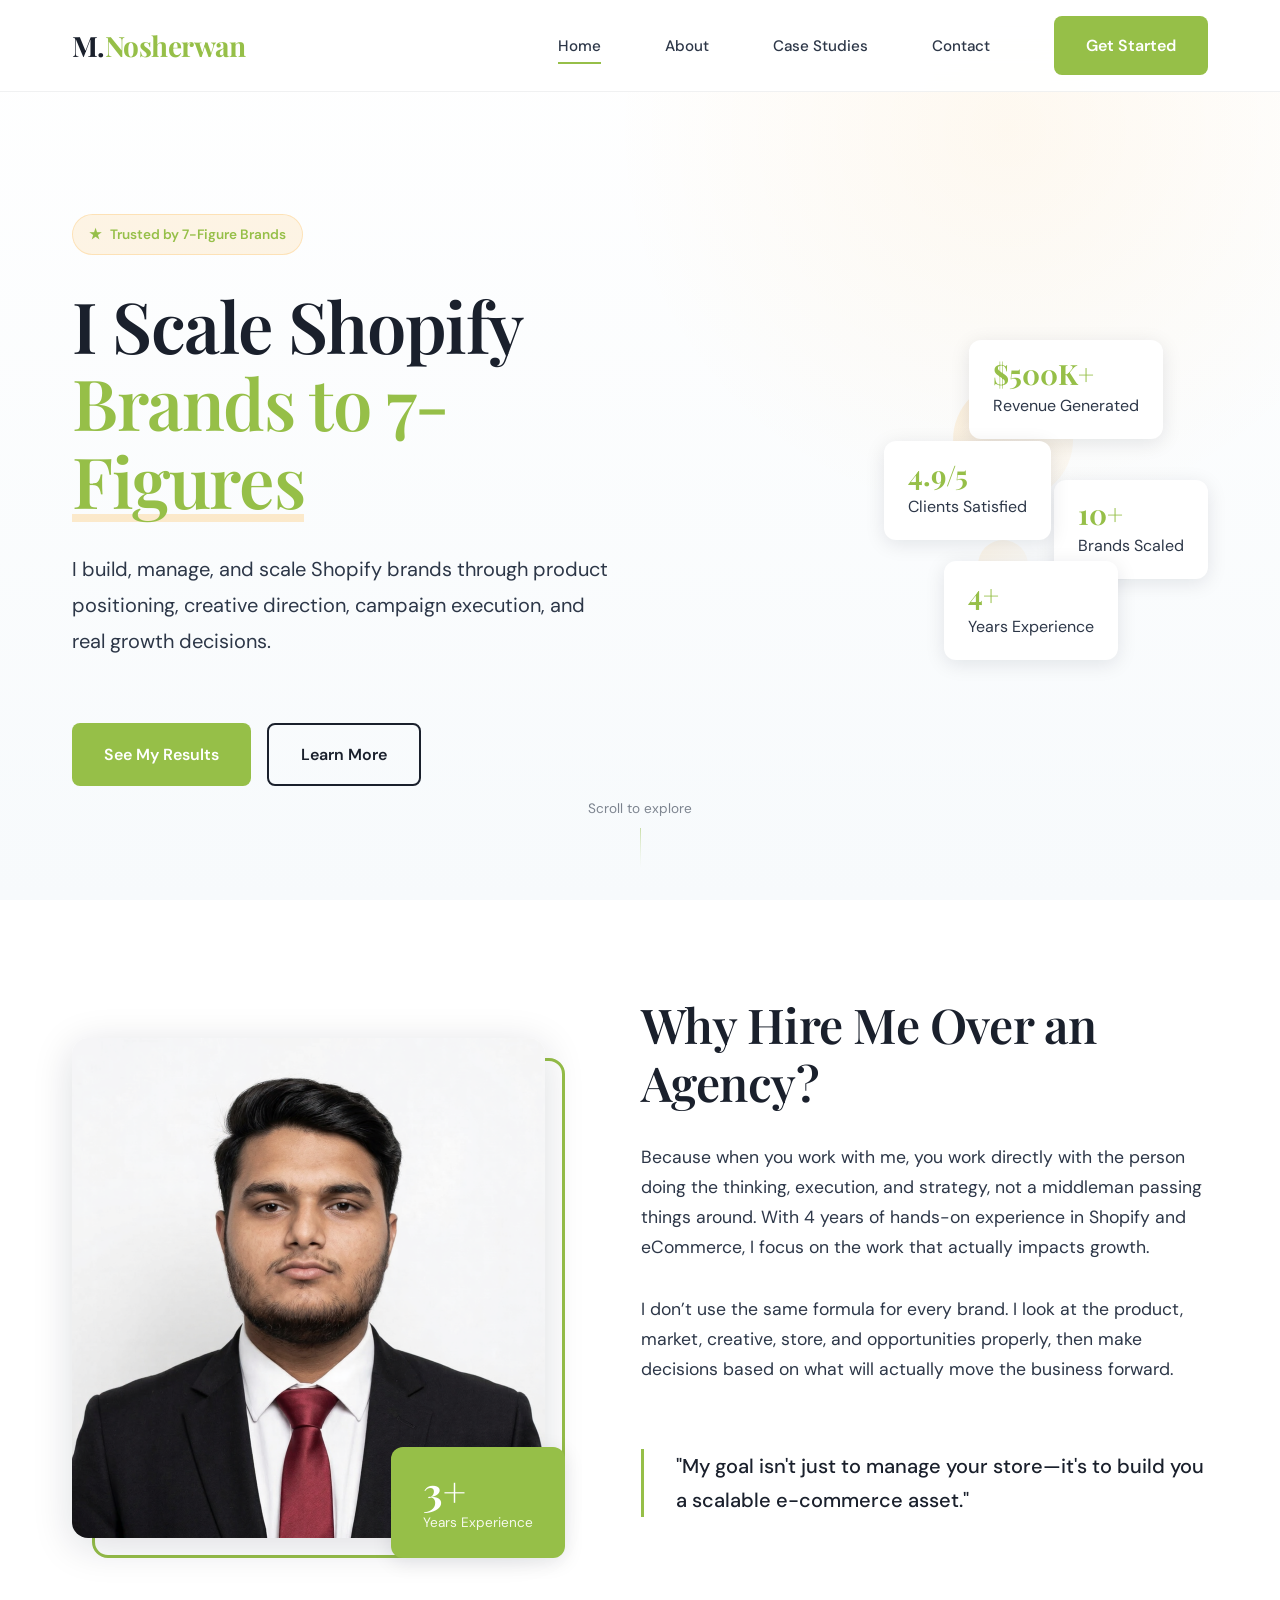
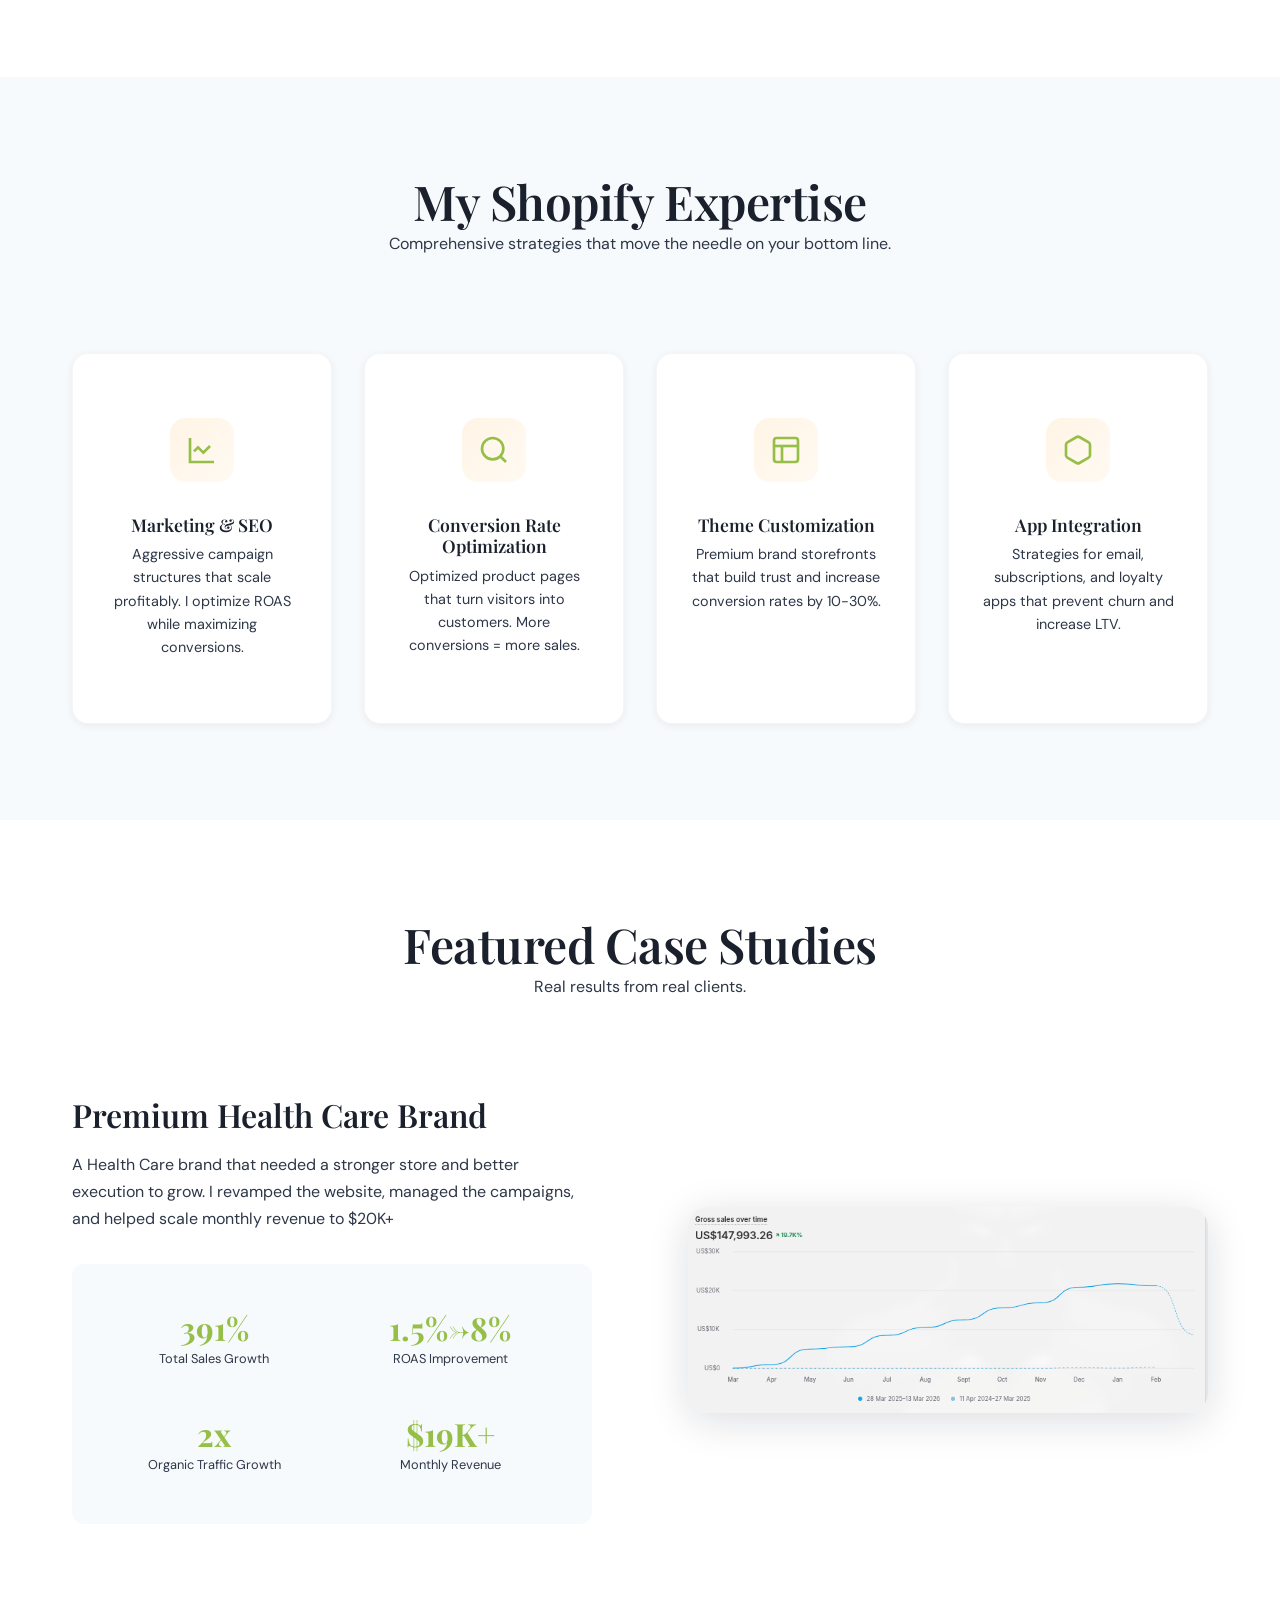
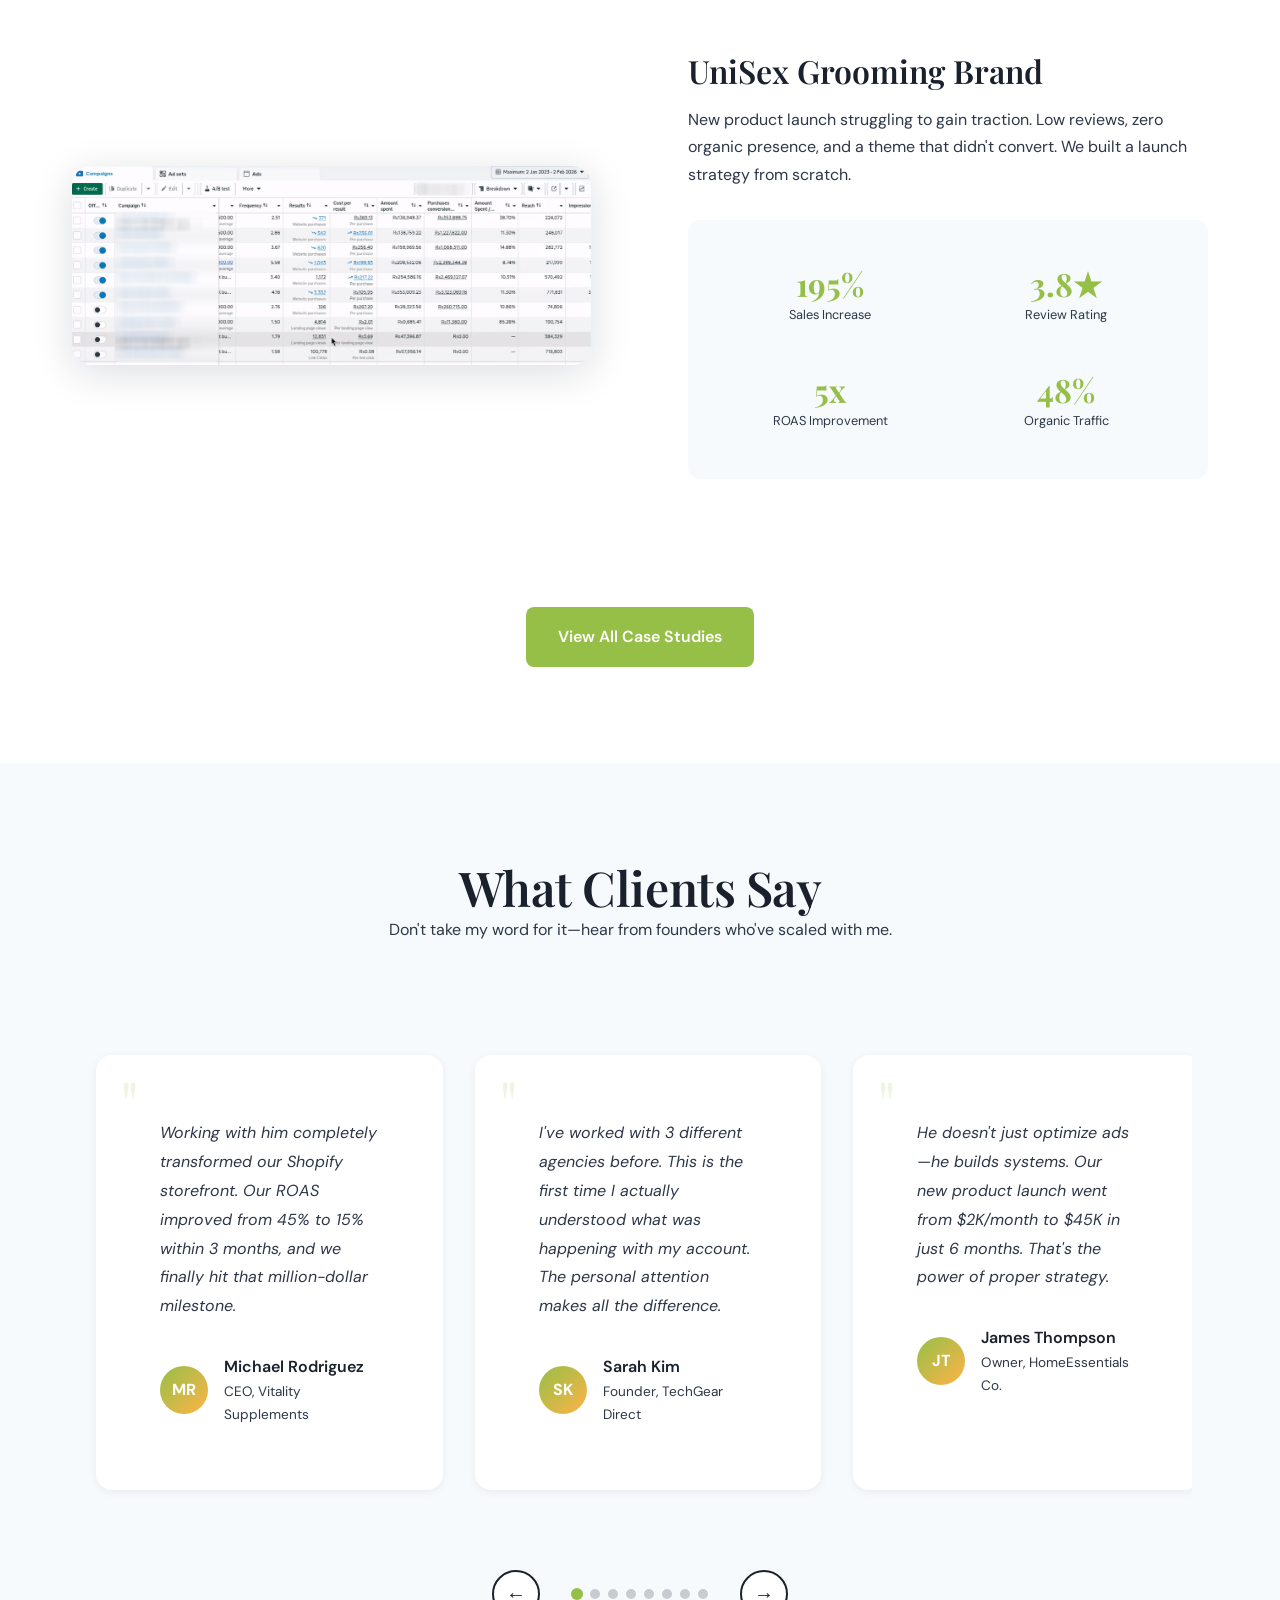
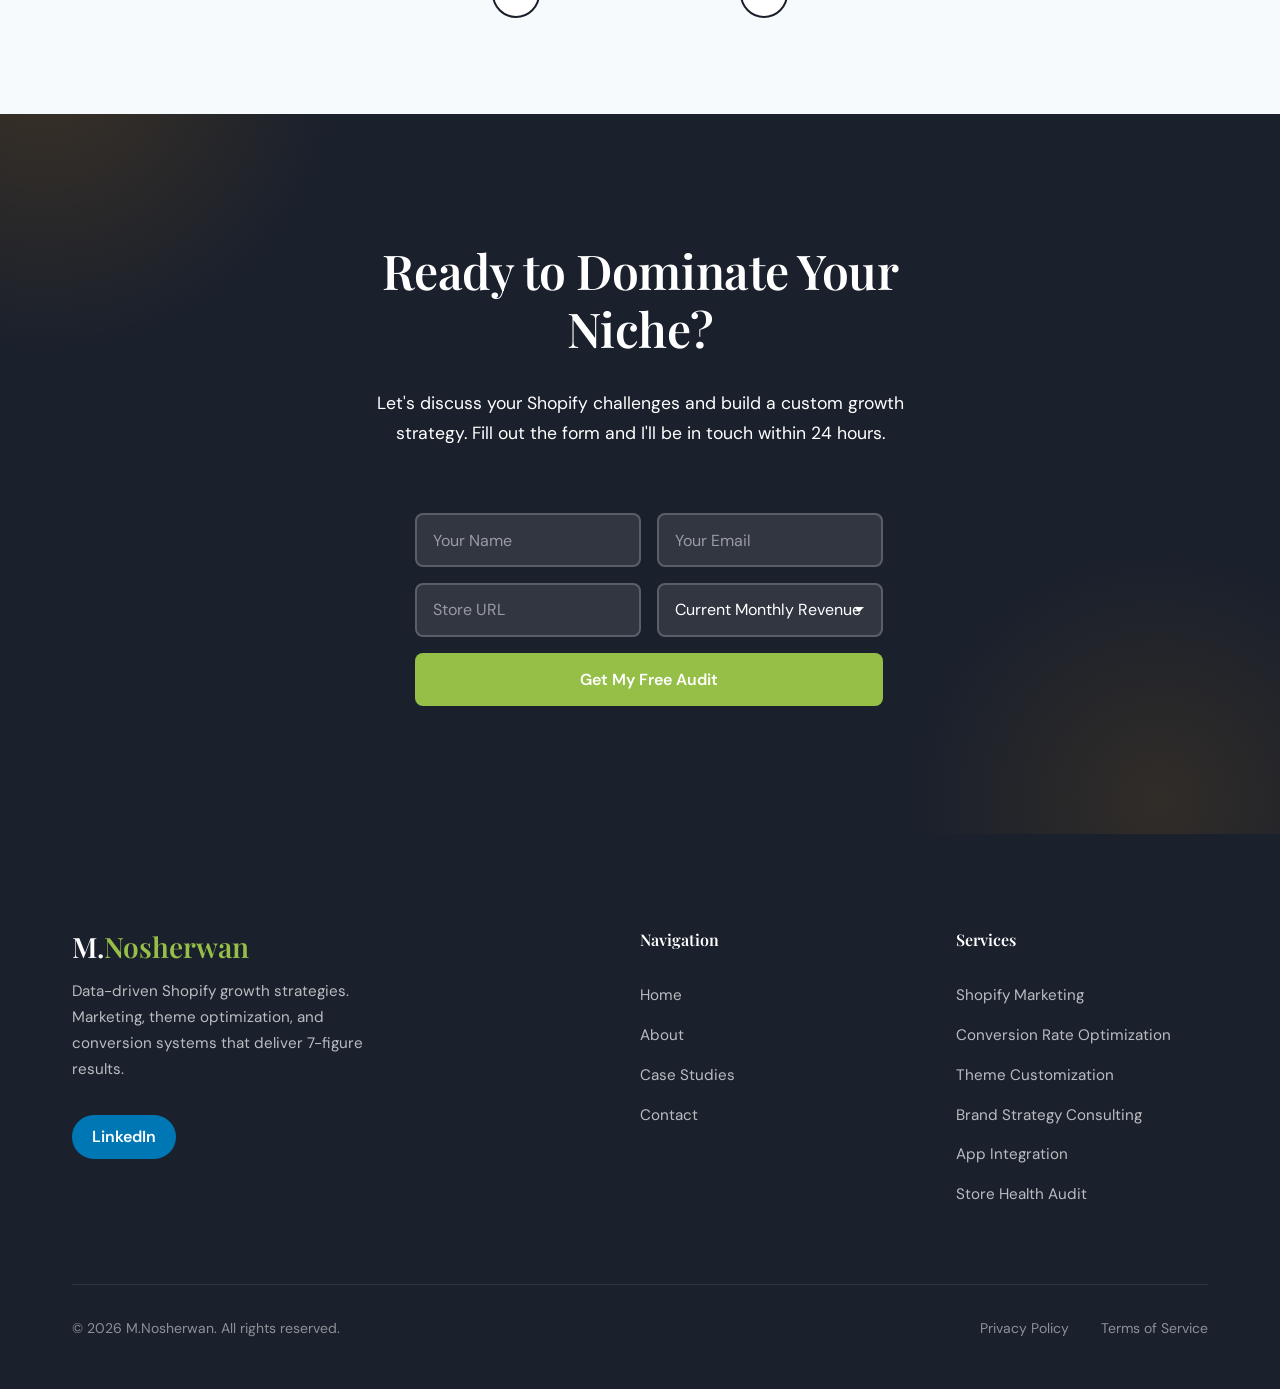
==== index.html @ 2a456602 "initial webstie" ====
<!DOCTYPE html>
<html lang="en">
<head>
  <meta charset="UTF-8">
  <meta name="viewport" content="width=device-width, initial-scale=1.0">
  <meta name="description" content="I scale Shopify brands to 7-figures through data-driven marketing, theme customization, and aggressive growth strategies.">
  <title>Shopify Growth Specialist | 7-Figure Marketing & Theme Expert</title>
  <link rel="stylesheet" href="styles.css">
</head>
<body>
  <!-- Navigation -->
  <nav class="nav">
    <div class="container">
      <div class="nav__inner">
        <a href="index.html" class="nav__logo">M.<span>Nosherwan</span></a>
        <ul class="nav__links">
          <li><a href="index.html" class="nav__link active">Home</a></li>
          <li><a href="about.html" class="nav__link">About</a></li>
          <li><a href="case-studies.html" class="nav__link">Case Studies</a></li>
          <li><a href="contact.html" class="nav__link">Contact</a></li>
          <li><a href="contact.html" class="btn btn--primary nav__cta">Get Started</a></li>
        </ul>
        <button class="nav__mobile-toggle" aria-label="Toggle menu">
          <span></span>
          <span></span>
          <span></span>
        </button>
      </div>
    </div>
  </nav>

  <!-- Hero Section -->
  <section class="hero">
    <div class="container">
      <div class="hero__content">
        <span class="hero__badge hidden-element">Trusted by 7-Figure Brands</span>
        <h1 class="hero__title hidden-element">
          I Scale Shopify <span class="highlight">Brands to 7-Figures</span>
        </h1>
        <p class="hero__subtitle hidden-element hidden-element--fade">
          I build, manage, and scale Shopify brands through product positioning, creative direction, campaign execution, and real growth decisions.
        </p>
        <div class="hero__ctas hidden-element hidden-element--fade">
          <a href="case-studies.html" class="btn btn--primary">See My Results</a>
          <a href="about.html" class="btn btn--secondary">Learn More</a>
        </div>
      </div>
      
      <!-- Mobile Stats (shown only on mobile) -->
      <div class="hero__mobile-stats">
        <div class="hero__stat-card">
          <div class="hero__stat-value"><span data-counter="500" data-prefix="$" data-suffix="K+">$0M+</span></div>
          <div class="hero__stat-label">Revenue</div>
        </div>
        <div class="hero__stat-card">
          <div class="hero__stat-value"><span data-counter="10" data-suffix="+">0+</span></div>
          <div class="hero__stat-label">Brands</div>
        </div>
        <div class="hero__stat-card">
          <div class="hero__stat-value"><span data-counter="4" data-suffix="+">0+</span></div>
          <div class="hero__stat-label">Years</div>
        </div>
        <div class="hero__stat-card">
          <div class="hero__stat-value"><span data-counter="4.9" data-suffix="/5">0/5</span></div>
          <div class="hero__stat-label">Rating</div>
        </div>
      </div>
      
      <!-- Hero Visual Elements (Right Side) -->
      <div class="hero__visuals">
        <div class="hero__stat-card hero__stat-card--1 hidden-element">
          <div class="hero__stat-value"><span data-counter="500" data-prefix="$" data-suffix="K+">$0M+</span></div>
          <div class="hero__stat-label">Revenue Generated</div>
        </div>
        <div class="hero__stat-card hero__stat-card--2 hidden-element hidden-element--fade">
          <div class="hero__stat-value"><span data-counter="10" data-suffix="+">0+</span></div>
          <div class="hero__stat-label">Brands Scaled</div>
        </div>
        <div class="hero__stat-card hero__stat-card--3 hidden-element hidden-element--fade">
          <div class="hero__stat-value"><span data-counter="4" data-suffix="+">0+</span></div>
          <div class="hero__stat-label">Years Experience</div>
        </div>
        <div class="hero__stat-card hero__stat-card--4 hidden-element hidden-element--fade">
          <div class="hero__stat-value"><span data-counter="4.9" data-suffix="/5">0/5</span></div>
          <div class="hero__stat-label">Clients Satisfied</div>
        </div>
        <div class="hero__shape hero__shape--1"></div>
        <div class="hero__shape hero__shape--2"></div>
        <div class="hero__shape hero__shape--3"></div>
      </div>
    </div>
    <div class="hero__scroll">
      <span>Scroll to explore</span>
      <div class="hero__scroll-line"></div>
    </div>
  </section>

  <!-- About Me Section -->
  <section class="section about">
    <div class="container">
      <div class="about__grid">
        <div class="about__image hidden-element hidden-element--left">
          <div class="about__image-wrapper">
            <img src="images/image.png" alt="Shopify Growth Specialist Portrait">
          </div>
          <div class="about__image-accent"></div>
          <div class="about__years">
            <div class="about__years-number"><span data-counter="4" data-suffix="+">0+</span></div>
            <div class="about__years-label">Years Experience</div>
          </div>
        </div>
        <div class="about__content">
          <h2 class="hidden-element">Why Hire Me Over an Agency?</h2>
          <p class="hidden-element hidden-element--fade">Because when you work with me, you work directly with the person doing the thinking, execution, and strategy, not a middleman passing things around. With 4 years of hands-on experience in Shopify and eCommerce, I focus on the work that actually impacts growth.
          <p class="hidden-element hidden-element--fade">I don’t use the same formula for every brand. I look at the product, market, creative, store, and opportunities properly, then make decisions based on what will actually move the business forward.</p>
</p>
          <div class="highlight-text hidden-element hidden-element--fade">
            "My goal isn't just to manage your store—it's to build you a scalable e-commerce asset."
          </div>
        </div>
      </div>
    </div>
  </section>

  <!-- Expertise Section -->
  <section class="section expertise">
    <div class="container">
      <div class="expertise__header">
        <h2 class="hidden-element">My Shopify Expertise</h2>
        <p class="hidden-element hidden-element--fade">Comprehensive strategies that move the needle on your bottom line.</p>
      </div>
      <div class="expertise__grid">
        <div class="expertise-card hidden-element">
          <div class="expertise-card__icon">
            <svg viewBox="0 0 24 24" fill="none" stroke="currentColor" stroke-width="2">
              <path d="M3 3v18h18"/>
              <path d="M18 9l-5 5-4-4-3 3"/>
            </svg>
          </div>
          <h4>Marketing & SEO</h4>
          <p>Aggressive campaign structures that scale profitably. I optimize ROAS while maximizing conversions.</p>
        </div>
        <div class="expertise-card hidden-element hidden-element--fade">
          <div class="expertise-card__icon">
            <svg viewBox="0 0 24 24" fill="none" stroke="currentColor" stroke-width="2">
              <circle cx="11" cy="11" r="8"/>
              <path d="M21 21l-4.35-4.35"/>
            </svg>
          </div>
          <h4>Conversion Rate Optimization</h4>
          <p>Optimized product pages that turn visitors into customers. More conversions = more sales.</p>
        </div>
        <div class="expertise-card hidden-element hidden-element--fade">
          <div class="expertise-card__icon">
            <svg viewBox="0 0 24 24" fill="none" stroke="currentColor" stroke-width="2">
              <rect x="3" y="3" width="18" height="18" rx="2"/>
              <path d="M3 9h18"/>
              <path d="M9 21V9"/>
            </svg>
          </div>
          <h4>Theme Customization</h4>
          <p>Premium brand storefronts that build trust and increase conversion rates by 10-30%.</p>
        </div>
        <div class="expertise-card hidden-element hidden-element--fade">
          <div class="expertise-card__icon">
            <svg viewBox="0 0 24 24" fill="none" stroke="currentColor" stroke-width="2">
              <path d="M21 16V8a2 2 0 0 0-1-1.73l-7-4a2 2 0 0 0-2 0l-7 4A2 2 0 0 0 3 8v8a2 2 0 0 0 1 1.73l7 4a2 2 0 0 0 2 0l7-4A2 2 0 0 0 21 16z"/>
            </svg>
          </div>
          <h4>App Integration</h4>
          <p>Strategies for email, subscriptions, and loyalty apps that prevent churn and increase LTV.</p>
        </div>
      </div>
    </div>
  </section>

  <!-- Case Studies Section -->
  <section class="section case-studies" id="case-studies">
    <div class="container">
      <div class="case-studies__header">
        <h2 class="hidden-element">Featured Case Studies</h2>
        <p class="hidden-element hidden-element--fade">Real results from real clients.</p>
      </div>

      <!-- Case Study 1 -->
      <article class="case-study hidden-element">
        <div class="case-study__image">
          <img src="images/shopify-homepage-screenshot.png" alt="Premium Health Care Brand">
        </div>
        <div class="case-study__content">
          <h3>Premium Health Care Brand</h3>
          <p class="case-study__description">
          A Health Care brand that needed a stronger store and better execution to grow. I revamped the website, managed the campaigns, and helped scale monthly revenue to $20K+          </p>
          <div class="case-study__metrics">
            <div class="case-study__metric">
              <div class="case-study__metric-value"><span data-counter="400" data-suffix="%">0%</span></div>
              <div class="case-study__metric-label">Total Sales Growth</div>
            </div>
            <div class="case-study__metric">
              <div class="case-study__metric-value"><span data-counter="1.5" data-suffix="%→8%">0%</span></div>
              <div class="case-study__metric-label">ROAS Improvement</div>
            </div>
            <div class="case-study__metric">
              <div class="case-study__metric-value"><span data-counter="3" data-suffix="x">0x</span></div>
              <div class="case-study__metric-label">Organic Traffic Growth</div>
            </div>
            <div class="case-study__metric">
              <div class="case-study__metric-value"><span data-counter="20" data-prefix="$" data-suffix="K+">$0K</span></div>
              <div class="case-study__metric-label">Monthly Revenue</div>
            </div>
          </div>
        </div>
      </article>

      <!-- Case Study 2 -->
      <article class="case-study hidden-element">
        <div class="case-study__image">
          <img src="images/ads" alt="Electronics Brand">
        </div>
        <div class="case-study__content">
          <h3>UniSex Grooming Brand</h3>
          <p class="case-study__description">
            New product launch struggling to gain traction. Low reviews, zero organic presence, and a theme that didn't convert. We built a launch strategy from scratch.
          </p>
          <div class="case-study__metrics">
            <div class="case-study__metric">
              <div class="case-study__metric-value"><span data-counter="200" data-suffix="%">0%</span></div>
              <div class="case-study__metric-label">Sales Increase</div>
            </div>
            <div class="case-study__metric">
              <div class="case-study__metric-value"><span data-counter="4" data-suffix=".8★">0★</span></div>
              <div class="case-study__metric-label">Review Rating</div>
            </div>
            <div class="case-study__metric">
              <div class="case-study__metric-value"><span data-counter="6" data-suffix="x">0x</span></div>
              <div class="case-study__metric-label">ROAS Improvement</div>
            </div>
            <div class="case-study__metric">
              <div class="case-study__metric-value"><span data-counter="50" data-suffix="%">#</span></div>
              <div class="case-study__metric-label">Organic Traffic</div>
            </div>
          </div>
        </div>
      </article>

      <div class="text-center mt-md hidden-element">
        <a href="case-studies.html" class="btn btn--primary">View All Case Studies</a>
      </div>
    </div>
  </section>

  <!-- Testimonials Section -->
  <section class="section testimonials">
    <div class="container">
      <div class="testimonials__header">
        <h2 class="hidden-element">What Clients Say</h2>
        <p class="hidden-element hidden-element--fade">Don't take my word for it—hear from founders who've scaled with me.</p>
      </div>
      
      <div class="testimonial-carousel hidden-element">
        <div class="testimonial-carousel__track">
          <!-- Testimonial 1 -->
          <div class="testimonial">
            <p class="testimonial__text">Working with him completely transformed our Shopify storefront. Our ROAS improved from 45% to 15% within 3 months, and we finally hit that million-dollar milestone.</p>
            <div class="testimonial__author">
              <div class="testimonial__avatar">MR</div>
              <div class="testimonial__info">
                <div class="testimonial__name">Michael Rodriguez</div>
                <div class="testimonial__role">CEO, Vitality Supplements</div>
              </div>
            </div>
          </div>
          <!-- Testimonial 2 -->
          <div class="testimonial">
            <p class="testimonial__text">I've worked with 3 different agencies before. This is the first time I actually understood what was happening with my account. The personal attention makes all the difference.</p>
            <div class="testimonial__author">
              <div class="testimonial__avatar">SK</div>
              <div class="testimonial__info">
                <div class="testimonial__name">Sarah Kim</div>
                <div class="testimonial__role">Founder, TechGear Direct</div>
              </div>
            </div>
          </div>
          <!-- Testimonial 3 -->
          <div class="testimonial">
            <p class="testimonial__text">He doesn't just optimize ads—he builds systems. Our new product launch went from $2K/month to $45K in just 6 months. That's the power of proper strategy.</p>
            <div class="testimonial__author">
              <div class="testimonial__avatar">JT</div>
              <div class="testimonial__info">
                <div class="testimonial__name">James Thompson</div>
                <div class="testimonial__role">Owner, HomeEssentials Co.</div>
              </div>
            </div>
          </div>
          <!-- Testimonial 4 -->
          <div class="testimonial">
            <p class="testimonial__text">Our store was buried on page 5 of Google. After his optimization work, we're now consistently on page 1 for our main keywords. Sales increased by 300% in 4 months.</p>
            <div class="testimonial__author">
              <div class="testimonial__avatar">LW</div>
              <div class="testimonial__info">
                <div class="testimonial__name">Lisa Wang</div>
                <div class="testimonial__role">CEO, GlowBeauty Cosmetics</div>
              </div>
            </div>
          </div>
          <!-- Testimonial 5 -->
          <div class="testimonial">
            <p class="testimonial__text">I was skeptical about paid ads at first, but he showed me the data. We've now scaled to $200K/month in sales with a healthy 18% ROAS. Incredible results.</p>
            <div class="testimonial__author">
              <div class="testimonial__avatar">DP</div>
              <div class="testimonial__info">
                <div class="testimonial__name">David Park</div>
                <div class="testimonial__role">Founder, ProFit Athletics</div>
              </div>
            </div>
          </div>
          <!-- Testimonial 6 -->
          <div class="testimonial">
            <p class="testimonial__text">He helped us navigate a difficult Shopify policy issue and even improved our overall account health. We're now a top-rated seller thanks to his guidance.</p>
            <div class="testimonial__author">
              <div class="testimonial__avatar">AM</div>
              <div class="testimonial__info">
                <div class="testimonial__name">Amanda Martinez</div>
                <div class="testimonial__role">Director, PetLife Essentials</div>
              </div>
            </div>
          </div>
          <!-- Testimonial 7 -->
          <div class="testimonial">
            <p class="testimonial__text">Our theme redesign increased conversion by 28%. He really understands how to tell a brand story that converts browsers into buyers.</p>
            <div class="testimonial__author">
              <div class="testimonial__avatar">RC</div>
              <div class="testimonial__info">
                <div class="testimonial__name">Robert Chen</div>
                <div class="testimonial__role">Founder, Artisan Home Goods</div>
              </div>
            </div>
          </div>
          <!-- Testimonial 8 -->
          <div class="testimonial">
            <p class="testimonial__text">Best investment we've made for our Shopify business. He thinks like an owner, not just a consultant. Our ROI has been over 10x what we paid.</p>
            <div class="testimonial__author">
              <div class="testimonial__avatar">JN</div>
              <div class="testimonial__info">
                <div class="testimonial__name">Jennifer Nguyen</div>
                <div class="testimonial__role">CEO, NaturalLeaf Organics</div>
              </div>
            </div>
          </div>
        </div>
        <div class="testimonial-carousel__controls">
          <button class="testimonial-carousel__btn testimonial-carousel__btn--prev" aria-label="Previous testimonial">←</button>
          <div class="testimonial-carousel__dots"></div>
          <button class="testimonial-carousel__btn testimonial-carousel__btn--next" aria-label="Next testimonial">→</button>
        </div>
      </div>
    </div>
  </section>

  <!-- Final CTA Section -->
  <section class="cta" id="contact">
    <div class="container">
      <div class="cta__content">
        <h2 class="hidden-element">Ready to Dominate Your Niche?</h2>
        <p class="hidden-element hidden-element--fade">Let's discuss your Shopify challenges and build a custom growth strategy. Fill out the form and I'll be in touch within 24 hours.</p>
        <form class="cta__form hidden-element hidden-element--fade">
          <input type="text" name="name" placeholder="Your Name" required>
          <input type="email" name="email" placeholder="Your Email" required>
          <input type="text" name="store_url" placeholder="Store URL">
          <select name="revenue">
            <option value="">Current Monthly Revenue</option>
            <option value="0-10k">Under $10K</option>
            <option value="10k-50k">$10K - $50K</option>
            <option value="50k-100k">$50K - $100K</option>
            <option value="100k-500k">$100K - $500K</option>
            <option value="500k+">$500K+</option>
          </select>
          <button type="submit" class="btn btn--primary">Get My Free Audit</button>
        </form>
      </div>
    </div>
  </section>

  <!-- Footer -->
  <footer class="footer">
    <div class="container">
      <div class="footer__grid">
        <div class="footer__brand">
          <h3>M.<span>Nosherwan</span></h3>
          <p>Data-driven Shopify growth strategies. Marketing, theme optimization, and conversion systems that deliver 7-figure results.</p>
          <div class="footer__social">
            <a href="https://www.linkedin.com/in/m-nosherwan-861ab5247/" class="btn-linkedin" aria-label="LinkedIn">LinkedIn</a>
          </div>
        </div>
        <div class="footer__column collapsed">
          <h4 class="footer__title">Navigation</h4>
          <ul class="footer__links">
            <li><a href="index.html">Home</a></li>
            <li><a href="about.html">About</a></li>
            <li><a href="case-studies.html">Case Studies</a></li>
            <li><a href="contact.html">Contact</a></li>
          </ul>
        </div>
        <div class="footer__column collapsed">
          <h4 class="footer__title">Services</h4>
          <ul class="footer__links">
            <li><a href="contact.html">Shopify Marketing</a></li>
            <li><a href="contact.html">Conversion Rate Optimization</a></li>
            <li><a href="contact.html">Theme Customization</a></li>
            <li><a href="contact.html">Brand Strategy Consulting</a></li>
            <li><a href="contact.html">App Integration</a></li>
            <li><a href="contact.html">Store Health Audit</a></li>
          </ul>
        </div>
      </div>
      <div class="footer__bottom">
        <p class="footer__copyright">© 2026 M.Nosherwan. All rights reserved.</p>
        <div class="footer__legal">
          <a href="privacy.html">Privacy Policy</a>
          <a href="terms.html">Terms of Service</a>
        </div>
      </div>
    </div>
  </footer>

  <script src="app.js"></script>
</body>
</html>
---- styles.css ----
/* ========================================
   SHOPIFY GROWTH SPECIALIST PORTFOLIO
   Premium Design System v1.0
   ======================================== */

@import url('https://fonts.googleapis.com/css2?family=Playfair+Display:wght@400;500;600;700&family=DM+Sans:wght@400;500;600;700&display=swap');

:root {
  /* Colors */
  --bg-primary: #FFFFFF;
  --bg-secondary: #F7FAFC;
  --text-primary: #1A202C;
  --text-secondary: #2D3748;
  --accent-action: #96BF48;
  --accent-secondary: #232F3E;
  
  /* Typography */
  --font-heading: 'Playfair Display', Georgia, serif;
  --font-body: 'DM Sans', -apple-system, BlinkMacSystemFont, sans-serif;
  
  /* Spacing */
  --space-xs: 0.5rem;
  --space-sm: 1rem;
  --space-md: 2rem;
  --space-lg: 4rem;
  --space-xl: 6rem;
  --space-2xl: 8rem;
  
  /* Transitions */
  --transition-fast: 0.2s ease;
  --transition-smooth: 0.4s cubic-bezier(0.25, 0.8, 0.25, 1);
  --transition-bounce: 0.6s cubic-bezier(0.25, 0.8, 0.25, 1);
  
  /* Shadows */
  --shadow-sm: 0 2px 8px rgba(11, 19, 43, 0.06);
  --shadow-md: 0 4px 20px rgba(11, 19, 43, 0.1);
  --shadow-lg: 0 8px 40px rgba(11, 19, 43, 0.14);
  --shadow-glow: 0 0 40px rgba(150, 191, 72, 0.25);
}

/* Reset & Base */
*, *::before, *::after {
  box-sizing: border-box;
  margin: 0;
  padding: 0;
}

html {
  scroll-behavior: smooth;
  -webkit-font-smoothing: antialiased;
  -moz-osx-font-smoothing: grayscale;
}

body {
  font-family: var(--font-body);
  font-size: 16px;
  line-height: 1.7;
  color: var(--text-secondary);
  background-color: var(--bg-primary);
  overflow-x: hidden;
}

/* Typography */
h1, h2, h3, h4, h5, h6 {
  font-family: var(--font-heading);
  color: var(--text-primary);
  font-weight: 600;
  line-height: 1.2;
}

h1 { font-size: clamp(2.5rem, 5.5vw, 4.5rem); letter-spacing: -0.02em; }
h2 { font-size: clamp(2rem, 4vw, 3rem); letter-spacing: -0.01em; }
h3 { font-size: clamp(1.5rem, 2.5vw, 2rem); }
h4 { font-size: 1.25rem; }

p { margin-bottom: 1rem; }

p:last-child { margin-bottom: 0; }

a {
  color: var(--accent-action);
  text-decoration: none;
  transition: color var(--transition-fast);
  cursor: none;
}

a:hover { color: var(--text-primary); }

img {
  max-width: 100%;
  height: auto;
  display: block;
}

/* Layout */
.container {
  width: 100%;
  max-width: 1200px;
  margin: 0 auto;
  padding: 0 var(--space-md);
}

.section {
  padding: var(--space-xl) 0;
}

.section--alt { background-color: var(--bg-secondary); }

.section--dark {
  background: var(--text-primary);
  color: white;
}

.section--dark h2,
.section--dark h3 {
  color: white;
}

/* Navigation */
.nav {
  position: fixed;
  top: 0;
  left: 0;
  right: 0;
  z-index: 1000;
  background: rgba(255, 255, 255, 0.92);
  backdrop-filter: blur(20px);
  border-bottom: 1px solid rgba(11, 19, 43, 0.06);
  transition: all var(--transition-smooth);
}

.nav.scrolled {
  background: rgba(255, 255, 255, 0.98);
  box-shadow: var(--shadow-sm);
}

.nav__inner {
  display: flex;
  justify-content: center; /* Center the links */
  align-items: center;
  padding: 1rem 0;
  position: relative;
}

.nav__logo {
  font-family: var(--font-heading);
  font-size: 1.75rem;
  font-weight: 700;
  color: var(--text-primary);
  letter-spacing: -0.02em;
  margin-right: auto; /* Push links to center */
}

.nav__logo span { 
  color: var(--accent-action); 
}

.nav__links {
  display: flex;
  gap: var(--space-lg);
  list-style: none;
  align-items: center;
}

.nav__link {
  color: var(--text-secondary);
  font-weight: 500;
  font-size: 0.95rem;
  position: relative;
  padding: 0.5rem 0;
}

.nav__link::after {
  content: '';
  position: absolute;
  bottom: 0;
  left: 0;
  width: 0;
  height: 2px;
  background: var(--accent-action);
  transition: width var(--transition-smooth);
}

.nav__link:hover::after,
.nav__link.active::after { width: 100%; }

.nav__cta {
  display: none;
}

@media (min-width: 768px) {
  .nav__cta { 
    display: block;
    margin-left: auto; /* Push links to center from the other side */
  }
}

/* Mobile Menu */
.nav__mobile-toggle {
  display: none;
  background: none;
  border: none;
  cursor: pointer;
  padding: var(--space-xs);
  z-index: 1001;
}

.nav__mobile-toggle span {
  display: block;
  width: 26px;
  height: 2px;
  background: var(--text-primary);
  margin: 6px 0;
  transition: var(--transition-fast);
}

.nav__mobile-toggle.active span:nth-child(1) {
  transform: rotate(45deg) translate(5px, 5px);
}

.nav__mobile-toggle.active span:nth-child(2) {
  opacity: 0;
}

.nav__mobile-toggle.active span:nth-child(3) {
  transform: rotate(-45deg) translate(5px, -5px);
}

@media (max-width: 767px) {
  /* Navigation */
  .nav__inner {
    padding: 0.75rem 0;
    position: relative;
    display: flex;
    justify-content: center;
    align-items: center;
  }
  
  .nav__logo {
    font-size: 1.35rem;
    margin: 0 auto;
    text-align: center;
  }
  
  /* Show mobile toggle */
  .nav__mobile-toggle { 
    display: flex !important;
    flex-direction: column !important;
    justify-content: center !important;
    align-items: center !important;
    width: 40px !important;
    height: 40px !important;
    background: rgba(11, 19, 43, 0.05) !important; /* Very subtle background to show button area */
    border: 1px solid rgba(11, 19, 43, 0.1) !important;
    border-radius: 50% !important;
    cursor: pointer !important;
    z-index: 1002 !important;
    position: absolute !important;
    right: 1rem !important;
    top: 50% !important;
    transform: translateY(-50%) !important;
  }
  
  .nav__mobile-toggle span {
    display: block !important;
    width: 22px !important;
    height: 2.5px !important;
    background-color: var(--text-primary) !important;
    margin: 3px 0 !important;
    transition: all 0.3s ease !important;
    border-radius: 2px !important;
    position: relative !important;
    opacity: 1 !important;
    visibility: visible !important;
  }
  
  .nav__mobile-toggle.active span:nth-child(1) {
    transform: translate(-50%, -50%) rotate(45deg) !important;
    position: absolute !important;
    top: 50% !important;
    left: 50% !important;
    margin: 0 !important;
  }
  
  .nav__mobile-toggle.active span:nth-child(2) {
    opacity: 0 !important;
  }
  
  .nav__mobile-toggle.active span:nth-child(3) {
    transform: translate(-50%, -50%) rotate(-45deg) !important;
    position: absolute !important;
    top: 50% !important;
    left: 50% !important;
    margin: 0 !important;
  }
  
  /* Mobile Navigation Links */
  .nav__links {
    display: flex !important;
    position: fixed !important;
    top: 0 !important;
    left: 0 !important;
    right: 0 !important;
    bottom: 0 !important;
    width: 100% !important;
    height: 100vh !important;
    background: linear-gradient(180deg, var(--bg-primary) 0%, var(--bg-secondary) 100%) !important;
    flex-direction: column !important;
    justify-content: center !important;
    align-items: center !important;
    padding: 100px 2rem 3rem !important;
    gap: 0 !important;
    transform: translateX(100%) !important;
    opacity: 0 !important;
    pointer-events: none !important;
    transition: all 0.4s ease !important;
    z-index: 1000 !important;
    overflow-y: auto !important;
  }
  
  .nav__links.open {
    transform: translateX(0) !important;
    opacity: 1 !important;
    pointer-events: all !important;
  }
  
  .nav__links li {
    width: 100%;
    max-width: 300px;
    text-align: center;
    border-bottom: 1px solid rgba(11, 19, 43, 0.1);
    list-style: none;
  }
  
  .nav__links li:last-child {
    border-bottom: none;
  }
  
  .nav__link {
    display: block;
    font-size: 1.5rem;
    font-weight: 600;
    color: var(--text-primary);
    padding: 1.25rem 0;
    width: 100%;
    text-decoration: none;
    transition: color 0.2s;
  }
  
  .nav__link:hover {
    color: var(--accent-action);
  }
  
  .nav__link::after {
    display: none;
  }
  
  .nav__links .nav__cta {
    display: inline-flex !important;
    margin-top: 1.5rem;
    width: 100%;
    max-width: 280px;
    justify-content: center;
    text-decoration: none;
  }
}

/* Buttons */
.btn {
  display: inline-flex;
  align-items: center;
  justify-content: center;
  padding: 1rem 2rem;
  font-family: var(--font-body);
  font-size: 1rem;
  font-weight: 600;
  border: none;
  border-radius: 8px;
  cursor: pointer;
  transition: all 0.3s cubic-bezier(0.25, 0.8, 0.25, 1);
  position: relative;
  overflow: hidden;
}

.btn::before {
  content: '';
  position: absolute;
  top: 0;
  left: 0;
  right: 0;
  bottom: 0;
  background: linear-gradient(45deg, transparent 40%, rgba(255,255,255,0.2) 50%, transparent 60%);
  transform: translateX(-100%);
  transition: transform 0.6s;
}

.btn:hover::before {
  transform: translateX(100%);
}

.btn--primary {
  background: var(--accent-action);
  color: white;
}

.btn--primary:hover {
  transform: scale(1.03);
  box-shadow: var(--shadow-glow);
}

.btn--primary:active {
  transform: scale(0.98);
}

.btn--secondary {
  background: transparent;
  color: var(--text-primary);
  border: 2px solid var(--text-primary);
}

.btn--secondary:hover {
  background: var(--text-primary);
  color: white;
  transform: scale(1.03);
}

.btn--secondary:active {
  transform: scale(0.98);
}

/* Hero Section */
.hero {
  min-height: 100vh;
  display: flex;
  align-items: center;
  padding-top: 100px;
  background: linear-gradient(180deg, var(--bg-primary) 0%, var(--bg-secondary) 100%);
  position: relative;
  overflow: hidden;
}

.hero::before {
  content: '';
  position: absolute;
  top: -30%;
  right: -10%;
  width: 800px;
  height: 800px;
  background: radial-gradient(circle, rgba(255, 153, 0, 0.06) 0%, transparent 70%);
  border-radius: 50%;
}

.hero::after {
  content: '';
  position: absolute;
  bottom: 0;
  left: 0;
  right: 0;
  height: 150px;
  background: linear-gradient(to top, var(--bg-secondary), transparent);
}

.hero__content {
  max-width: 600px;
  position: relative;
  z-index: 1;
}

.hero__badge {
  display: inline-flex;
  align-items: center;
  gap: 0.5rem;
  padding: 0.5rem 1rem;
  background: rgba(255, 153, 0, 0.1);
  color: var(--accent-action);
  font-weight: 600;
  font-size: 0.85rem;
  border-radius: 50px;
  margin-bottom: var(--space-md);
  border: 1px solid rgba(255, 153, 0, 0.2);
}

.hero__badge::before {
  content: '★';
}

.hero__title {
  margin-bottom: var(--space-md);
  line-height: 1.1;
}

.hero__title .highlight {
  color: var(--accent-action);
  position: relative;
}

.hero__title .highlight::after {
  content: '';
  position: absolute;
  bottom: 5px;
  left: 0;
  right: 0;
  height: 8px;
  background: rgba(255, 153, 0, 0.2);
  z-index: -1;
}

.hero__subtitle {
  font-size: 1.25rem;
  color: var(--text-secondary);
  margin-bottom: var(--space-lg);
  max-width: 550px;
  line-height: 1.8;
}

.hero__ctas {
  display: flex;
  gap: var(--space-sm);
  flex-wrap: wrap;
}

/* Hero Visual Elements */
.hero > .container {
  display: flex;
  align-items: center;
  justify-content: space-between;
  width: 100%;
  position: relative;
  z-index: 1;
}

.hero__visuals {
  position: relative;
  width: 450px;
  height: 400px;
  display: none;
}

/* Mobile stats - hidden on desktop */
.hero__mobile-stats {
  display: none;
}

@media (min-width: 992px) {
  .hero__visuals {
    display: block;
  }
  
  .hero__mobile-stats {
    display: none;
  }
}

.hero__stat-card {
  position: absolute;
  background: white;
  padding: 1.25rem 1.5rem;
  border-radius: 12px;
  box-shadow: var(--shadow-md);
  z-index: 2;
}

.hero__stat-card--1 {
  top: 10%;
  right: 10%;
  animation: float 4s ease-in-out infinite;
}

.hero__stat-card--2 {
  top: 45%;
  right: 0;
  animation: float 4s ease-in-out infinite 0.5s;
}

.hero__stat-card--3 {
  bottom: 10%;
  right: 20%;
  animation: float 4s ease-in-out infinite 1s;
}

.hero__stat-card--4 {
  bottom: 40%;
  right: 35%;
  animation: float 4s ease-in-out infinite 1.5s;
}

.hero__stat-value {
  font-family: var(--font-heading);
  font-size: 1.75rem;
  font-weight: 700;
  color: var(--accent-action);
  line-height: 1;
}

.hero__stat-label {
  font-size: 1 rem;
  color: var(--text-secondary);
  margin-top: 0.25rem;
}

.hero__shape {
  position: absolute;
  border-radius: 50%;
  opacity: 0.6;
}

.hero__shape--1 {
  width: 120px;
  height: 120px;
  background: linear-gradient(135deg, rgba(255, 153, 0, 0.2) 0%, rgba(255, 153, 0, 0.05) 100%);
  top: 20%;
  right: 30%;
  animation: pulse 3s ease-in-out infinite;
}

.hero__shape--2 {
  width: 80px;
  height: 80px;
  background: linear-gradient(135deg, rgba(35, 47, 62, 0.1) 0%, rgba(35, 47, 62, 0.02) 100%);
  bottom: 30%;
  right: 10%;
  animation: pulse 3s ease-in-out infinite 0.5s;
}

.hero__shape--3 {
  width: 50px;
  height: 50px;
  background: linear-gradient(135deg, rgba(255, 153, 0, 0.15) 0%, rgba(255, 153, 0, 0.02) 100%);
  top: 60%;
  right: 40%;
  animation: pulse 3s ease-in-out infinite 1s;
}

@keyframes float {
  0%, 100% { transform: translateY(0); }
  50% { transform: translateY(-10px); }
}

@keyframes pulse {
  0%, 100% { transform: scale(1); opacity: 0.6; }
  50% { transform: scale(1.05); opacity: 0.8; }
}

.hero__scroll {
  position: absolute;
  bottom: 2rem;
  left: 50%;
  transform: translateX(-50%);
  display: flex;
  flex-direction: column;
  align-items: center;
  gap: 0.5rem;
  color: var(--text-secondary);
  font-size: 0.85rem;
  animation: float 2s ease-in-out infinite;
}

.hero__scroll-line {
  width: 1px;
  height: 40px;
  background: linear-gradient(to bottom, var(--accent-action), transparent);
}

@keyframes float {
  0%, 100% { transform: translateX(-50%) translateY(0); }
  50% { transform: translateX(-50%) translateY(8px); }
}

/* About Section */
.about {
  background: var(--bg-primary);
}

.about__grid {
  display: grid;
  grid-template-columns: 1fr;
  gap: var(--space-xl);
  align-items: center;
}

@media (min-width: 768px) {
  .about__grid {
    grid-template-columns: 1fr 1.2fr;
  }
}

.about__image {
  position: relative;
}

.about__image-wrapper {
  position: relative;
  border-radius: 16px;
  overflow: hidden;
  box-shadow: var(--shadow-lg);
}

.about__image-wrapper img {
  width: 100%;
  height: 500px;
  object-fit: cover;
  filter: grayscale(10%);
  transition: filter var(--transition-smooth);
}

.about__image-wrapper:hover img {
  filter: grayscale(0%);
}

.about__image-accent {
  position: absolute;
  top: 20px;
  left: 20px;
  right: -20px;
  bottom: -20px;
  border: 3px solid var(--accent-action);
  border-radius: 16px;
  z-index: -1;
}

.about__years {
  position: absolute;
  bottom: -20px;
  right: -20px;
  background: var(--accent-action);
  color: white;
  padding: 1.5rem 2rem;
  border-radius: 12px;
  box-shadow: var(--shadow-md);
}

.about__years-number {
  font-family: var(--font-heading);
  font-size: 2.5rem;
  font-weight: 700;
  line-height: 1;
}

.about__years-label {
  font-size: 0.85rem;
  opacity: 0.9;
}

.about__content h2 {
  margin-bottom: var(--space-md);
}

.about__content p {
  font-size: 1.1rem;
  margin-bottom: var(--space-md);
  color: var(--text-secondary);
}

.about__content .highlight-text {
  font-size: 1.25rem;
  color: var(--text-primary);
  font-weight: 500;
  border-left: 3px solid var(--accent-action);
  padding-left: var(--space-md);
  margin: var(--space-lg) 0;
}

/* Expertise Section */
.expertise {
  background: var(--bg-secondary);
}

.expertise__header {
  text-align: center;
  max-width: 600px;
  margin: 0 auto var(--space-xl);
}

.expertise__grid {
  display: grid;
  grid-template-columns: repeat(2, 1fr);
  gap: var(--space-md);
}

@media (min-width: 768px) {
  .expertise__grid {
    grid-template-columns: repeat(4, 1fr);
  }
}

.expertise-card {
  background: var(--bg-primary);
  padding: var(--space-lg) var(--space-md);
  border-radius: 16px;
  text-align: center;
  box-shadow: var(--shadow-sm);
  border: 1px solid rgba(11, 19, 43, 0.04);
  transition: all var(--transition-smooth);
}

.expertise-card:hover {
  transform: translateY(-8px);
  box-shadow: var(--shadow-md);
  border-color: rgba(255, 153, 0, 0.2);
}

.expertise-card__icon {
  width: 64px;
  height: 64px;
  background: linear-gradient(135deg, rgba(255, 153, 0, 0.1) 0%, rgba(255, 153, 0, 0.05) 100%);
  border-radius: 16px;
  display: flex;
  align-items: center;
  justify-content: center;
  margin: 0 auto var(--space-md);
}

.expertise-card__icon svg {
  width: 32px;
  height: 32px;
  stroke: var(--accent-action);
}

.expertise-card h4 {
  margin-bottom: var(--space-xs);
  font-size: 1.1rem;
}

.expertise-card p {
  font-size: 0.9rem;
  color: var(--text-secondary);
  margin-bottom: 0;
  line-height: 1.6;
}

/* Case Studies Section */
.case-studies {
  background: var(--bg-primary);
}

.case-studies__header {
  text-align: center;
  max-width: 600px;
  margin: 0 auto var(--space-xl);
}

.case-study {
  display: grid;
  grid-template-columns: 1fr;
  gap: var(--space-xl);
  margin-bottom: var(--space-2xl);
  align-items: center;
}

.case-study:last-child {
  margin-bottom: 0;
}

@media (min-width: 768px) {
  .case-study {
    grid-template-columns: 1fr 1fr;
  }
  .case-study:nth-child(even) .case-study__image {
    order: 2;
  }
}

.case-study__image {
  position: relative;
  border-radius: 20px;
  overflow: hidden;
  box-shadow: var(--shadow-lg);
}

.case-study__image img {
  width: 100%;
  height: auto;
  transition: transform var(--transition-smooth);
}

.case-study:hover .case-study__image img {
  transform: scale(1.05);
}

.case-study__badge {
  position: absolute;
  top: var(--space-sm);
  left: var(--space-sm);
  background: var(--accent-action);
  color: white;
  padding: 0.4rem 1rem;
  font-size: 0.75rem;
  font-weight: 600;
  border-radius: 50px;
  text-transform: uppercase;
  letter-spacing: 0.5px;
}

.case-study__content h3 {
  margin-bottom: var(--space-sm);
}

.case-study__label {
  display: inline-block;
  font-size: 0.75rem;
  font-weight: 600;
  text-transform: uppercase;
  letter-spacing: 1px;
  color: var(--accent-action);
  margin-bottom: var(--space-xs);
}

.case-study__description {
  font-size: 1rem;
  color: var(--text-secondary);
  margin-bottom: var(--space-md);
}

.case-study__metrics {
  display: grid;
  grid-template-columns: repeat(2, 1fr);
  gap: var(--space-sm);
  padding: var(--space-md);
  background: var(--bg-secondary);
  border-radius: 12px;
}

.case-study__metric {
  text-align: center;
  padding: var(--space-sm);
}

.case-study__metric-value {
  font-family: var(--font-heading);
  font-size: 2rem;
  font-weight: 700;
  color: var(--accent-action);
  line-height: 1;
}

.case-study__metric-value .suffix {
  font-size: 1rem;
}

.case-study__metric-label {
  font-size: 0.8rem;
  color: var(--text-secondary);
  margin-top: 0.25rem;
}

/* Testimonials Section */
.testimonials {
  background: var(--bg-secondary);
}

.testimonials__header {
  text-align: center;
  max-width: 600px;
  margin: 0 auto var(--space-xl);
}

.testimonials__grid {
  display: grid;
  grid-template-columns: 1fr;
  gap: var(--space-md);
}

@media (min-width: 768px) {
  .testimonials__grid {
    grid-template-columns: repeat(3, 1fr);
  }
}

.testimonial {
  background: var(--bg-primary);
  padding: var(--space-lg);
  border-radius: 16px;
  box-shadow: var(--shadow-sm);
  transition: all var(--transition-smooth);
  position: relative;
}

.testimonial::before {
  content: '"';
  position: absolute;
  top: 1rem;
  left: 1.5rem;
  font-family: var(--font-heading);
  font-size: 4rem;
  color: var(--accent-action);
  opacity: 0.15;
  line-height: 1;
}

.testimonial:hover {
  transform: translateY(-5px);
  box-shadow: var(--shadow-md);
}

.testimonial__text {
  font-style: italic;
  margin-bottom: var(--space-md);
  position: relative;
  z-index: 1;
  line-height: 1.8;
}

.testimonial__author {
  display: flex;
  align-items: center;
  gap: var(--space-sm);
}

.testimonial__avatar {
  width: 48px;
  height: 48px;
  border-radius: 50%;
  background: linear-gradient(135deg, var(--accent-action) 0%, #ffb347 100%);
  display: flex;
  align-items: center;
  justify-content: center;
  font-weight: 700;
  color: white;
  font-size: 1rem;
}

.testimonial__info {
  flex: 1;
}

.testimonial__name {
  font-weight: 600;
  color: var(--text-primary);
}

.testimonial__role {
  font-size: 0.85rem;
  color: var(--text-secondary);
}

/* Testimonial Carousel */
.testimonial-carousel {
  position: relative;
  overflow: hidden;
  padding: 0 1rem;
}

.testimonial-carousel__track {
  display: flex;
  gap: var(--space-md);
  overflow-x: auto;
  scroll-snap-type: x mandatory;
  scroll-behavior: smooth;
  -webkit-overflow-scrolling: touch;
  padding: 1rem 0.5rem;
  scrollbar-width: none;
}

.testimonial-carousel__track::-webkit-scrollbar {
  display: none;
}

.testimonial-carousel__track .testimonial {
  flex: 0 0 calc(100% - 2rem);
  scroll-snap-align: center;
  min-height: 280px;
}

@media (min-width: 640px) {
  .testimonial-carousel__track .testimonial {
    flex: 0 0 calc(50% - 1rem);
  }
}

@media (min-width: 1024px) {
  .testimonial-carousel__track .testimonial {
    flex: 0 0 calc(33.333% - 1rem);
  }
}

.testimonial-carousel__controls {
  display: flex;
  align-items: center;
  justify-content: center;
  gap: var(--space-md);
  margin-top: var(--space-lg);
}

.testimonial-carousel__btn {
  width: 48px;
  height: 48px;
  border-radius: 50%;
  background: var(--bg-primary);
  border: 2px solid var(--text-primary);
  color: var(--text-primary);
  font-size: 1.25rem;
  cursor: pointer;
  transition: all var(--transition-fast);
  display: flex;
  align-items: center;
  justify-content: center;
}

.testimonial-carousel__btn:hover {
  background: var(--accent-action);
  border-color: var(--accent-action);
  color: white;
}

.testimonial-carousel__dots {
  display: flex;
  gap: 0.5rem;
}

.testimonial-carousel__dot {
  width: 10px;
  height: 10px;
  border-radius: 50%;
  background: rgba(11, 19, 43, 0.2);
  cursor: pointer;
  transition: all var(--transition-fast);
}

.testimonial-carousel__dot.active {
  background: var(--accent-action);
  transform: scale(1.2);
}

/* CTA Section */
.cta {
  background: var(--text-primary);
  color: white;
  text-align: center;
  padding: var(--space-2xl) 0;
  position: relative;
  overflow: hidden;
}

.cta::before {
  content: '';
  position: absolute;
  top: -50%;
  left: -20%;
  width: 600px;
  height: 600px;
  background: radial-gradient(circle, rgba(255, 153, 0, 0.15) 0%, transparent 70%);
  border-radius: 50%;
}

.cta::after {
  content: '';
  position: absolute;
  bottom: -30%;
  right: -10%;
  width: 500px;
  height: 500px;
  background: radial-gradient(circle, rgba(255, 153, 0, 0.1) 0%, transparent 70%);
  border-radius: 50%;
}

.cta__content {
  position: relative;
  z-index: 1;
  max-width: 600px;
  margin: 0 auto;
}

.cta h2 {
  color: white;
  margin-bottom: var(--space-md);
}

.cta p {
  font-size: 1.1rem;
  opacity: 0.85;
  margin-bottom: var(--space-lg);
}

.cta__form {
  display: grid;
  grid-template-columns: 1fr;
  gap: var(--space-sm);
  max-width: 450px;
  margin: 0 auto;
}

@media (min-width: 500px) {
  .cta__form {
    grid-template-columns: 1fr 1fr;
  }
  .cta__form .btn {
    grid-column: span 2;
  }
}

.cta__form input,
.cta__form select {
  padding: 0.9rem 1rem;
  font-family: var(--font-body);
  font-size: 1rem;
  border: 2px solid rgba(255, 255, 255, 0.2);
  border-radius: 8px;
  background: rgba(255, 255, 255, 0.1);
  color: white;
  transition: all var(--transition-fast);
}

.cta__form input::placeholder {
  color: rgba(255, 255, 255, 0.5);
}

.cta__form input:focus,
.cta__form select:focus {
  outline: none;
  border-color: var(--accent-action);
  background: rgba(255, 255, 255, 0.15);
}

.cta__form select {
  cursor: pointer;
  appearance: none;
  background-image: url("data:image/svg+xml,%3Csvg xmlns='http://www.w3.org/2000/svg' width='12' height='12' viewBox='0 0 12 12'%3E%3Cpath fill='white' d='M6 8L1 3h10z'/%3E%3C/svg%3E");
  background-repeat: no-repeat;
  background-position: right 1rem center;
}

.cta__form select option {
  background: var(--text-primary);
  color: white;
}

/* Live Stores Section */
.live-stores {
  background: var(--bg-secondary);
  padding: var(--space-xl) 0;
}

.live-stores__grid {
  display: grid;
  grid-template-columns: repeat(auto-fit, minmax(300px, 1fr));
  gap: 2rem;
  margin-top: 3rem;
}

.store-card {
  background: var(--bg-primary);
  border-radius: 20px;
  padding: 2.5rem;
  box-shadow: var(--shadow-sm);
  transition: all var(--transition-smooth);
  border: 1px solid rgba(11, 19, 43, 0.05);
  display: flex;
  flex-direction: column;
  height: 100%;
}

.store-card:hover {
  transform: translateY(-10px);
  box-shadow: var(--shadow-lg);
  border-color: var(--accent-action);
}

.store-card__icon {
  font-size: 2.5rem;
  margin-bottom: 1.5rem;
  display: inline-block;
  padding: 1rem;
  background: rgba(255, 153, 0, 0.05);
  border-radius: 12px;
  line-height: 1;
}

.store-card h3 {
  margin-bottom: 1rem;
  font-size: 1.5rem;
  color: var(--text-primary);
}

.store-card p {
  color: var(--text-secondary);
  font-size: 1rem;
  line-height: 1.6;
  margin-bottom: 2rem;
  flex-grow: 1;
}

.store-card__link {
  color: var(--accent-action);
  font-weight: 600;
  text-decoration: none;
  display: inline-flex;
  align-items: center;
  gap: 0.5rem;
  font-size: 1.05rem;
  transition: all 0.3s;
}

.store-card__link .arrow {
  transition: transform 0.3s;
}

.store-card:hover .store-card__link .arrow {
  transform: translateX(5px);
}

@media (max-width: 767px) {
  .live-stores__grid {
    grid-template-columns: 1fr;
    gap: 1.5rem;
  }
  
  .store-card {
    padding: 1.5rem;
  }
}

.section-header {
  margin-bottom: 4rem;
}

.section-header h2 {
  font-size: 2.5rem;
  margin-bottom: 1rem;
}

.section-header p {
  font-size: 1.2rem;
  color: var(--text-secondary);
  max-width: 600px;
  margin: 0 auto;
}

/* Footer */
.footer {
  background: var(--text-primary);
  color: white;
  padding: var(--space-xl) 0 var(--space-md);
}

.footer__grid {
  display: grid;
  grid-template-columns: 1fr;
  gap: var(--space-lg);
  margin-bottom: var(--space-lg);
}

@media (min-width: 768px) {
  .footer__grid {
    grid-template-columns: 2fr 1fr 1fr;
  }
}

.footer__brand h3 {
  color: white;
  margin-bottom: var(--space-sm);
  font-size: 1.75rem;
}

.footer__brand h3 span {
  color: var(--accent-action);
}

.footer__brand p {
  color: rgba(255, 255, 255, 0.7);
  max-width: 300px;
  font-size: 0.95rem;
}

.footer__title {
  color: white;
  font-size: 1rem;
  margin-bottom: var(--space-md);
  font-weight: 600;
}

.footer__links {
  list-style: none;
}

.footer__links li {
  margin-bottom: 0.75rem;
}

.footer__links a {
  color: rgba(255, 255, 255, 0.7);
  font-size: 0.95rem;
  transition: color var(--transition-fast);
}

.footer__links a:hover {
  color: var(--accent-action);
}

.footer__social {
  display: flex;
  gap: var(--space-sm);
  margin-top: var(--space-md);
}

.footer__social a {
  width: 44px;
  height: 44px;
  background: rgba(255, 255, 255, 0.1);
  border-radius: 50%;
  display: flex;
  align-items: center;
  justify-content: center;
  color: white;
  transition: all var(--transition-fast);
}

.btn-linkedin {
  width: auto !important;
  padding: 0 20px;
  border-radius: 50px !important;
  font-weight: 600;
  background: #0077b5 !important; /* LinkedIn color */
}

.footer__social a:hover {
  background: var(--accent-action);
  transform: translateY(-3px);
}

.footer__bottom {
  padding-top: var(--space-md);
  border-top: 1px solid rgba(255, 255, 255, 0.1);
  display: flex;
  flex-direction: column;
  gap: var(--space-sm);
  text-align: center;
}

@media (min-width: 768px) {
  .footer__bottom {
    flex-direction: row;
    justify-content: space-between;
    text-align: left;
  }
}

.footer__copyright {
  color: rgba(255, 255, 255, 0.5);
  font-size: 0.875rem;
}

.footer__legal {
  display: flex;
  gap: var(--space-md);
}

.footer__legal a {
  color: rgba(255, 255, 255, 0.5);
  font-size: 0.875rem;
}

.footer__legal a:hover {
  color: var(--accent-action);
}

/* Page Header (for sub-pages) */
.page-header {
  padding: calc(100px + var(--space-xl)) 0 var(--space-lg);
  background: var(--bg-secondary);
  text-align: center;
}

.page-header h1 {
  font-size: clamp(1.75rem, 4vw, 2.5rem);
  margin-bottom: var(--space-sm);
}

.page-header p {
  max-width: 600px;
  margin: 0 auto;
  font-size: 1.125rem;
  color: var(--text-secondary);
}

/* About Page */
.about-page {
  padding: var(--space-xl) 0;
}

.about-page__content {
  max-width: 800px;
  margin: 0 auto;
}

.about-page__content h2 {
  margin-top: var(--space-xl);
  margin-bottom: var(--space-md);
}

.about-page__content p {
  font-size: 1.1rem;
  line-height: 1.9;
}

.about-page__content ul {
  margin: var(--space-md) 0;
  padding-left: var(--space-md);
}

.about-page__content li {
  margin-bottom: var(--space-sm);
  line-height: 1.7;
}

.about-page__quote {
  font-family: var(--font-heading);
  font-size: 1.5rem;
  font-style: italic;
  color: var(--text-primary);
  border-left: 4px solid var(--accent-action);
  padding-left: var(--space-lg);
  margin: var(--space-xl) 0;
  line-height: 1.6;
}

.about-page__cta {
  text-align: center;
  margin-top: var(--space-xl);
  padding: var(--space-xl);
  background: var(--bg-secondary);
  border-radius: 20px;
}

.about-page__cta h3 {
  margin-bottom: var(--space-sm);
}

.about-page__cta p {
  margin-bottom: var(--space-md);
  color: var(--text-secondary);
}

/* Case Studies Grid */
.case-studies-grid {
  padding: var(--space-xl) 0;
}

.case-studies-grid__filter {
  display: flex;
  gap: var(--space-sm);
  justify-content: center;
  margin-bottom: var(--space-xl);
  flex-wrap: wrap;
}

.filter-btn {
  padding: 0.6rem 1.5rem;
  background: var(--bg-primary);
  border: 2px solid rgba(11, 19, 43, 0.1);
  border-radius: 50px;
  font-family: var(--font-body);
  font-weight: 500;
  cursor: pointer;
  transition: all var(--transition-fast);
}

.filter-btn:hover,
.filter-btn.active {
  background: var(--accent-action);
  border-color: var(--accent-action);
  color: white;
}

.case-studies__cards {
  display: grid;
  grid-template-columns: 1fr;
  gap: var(--space-md);
}

@media (min-width: 768px) {
  .case-studies__cards {
    grid-template-columns: repeat(2, 1fr);
  }
}

.case-card {
  background: var(--bg-primary);
  border-radius: 20px;
  overflow: hidden;
  box-shadow: var(--shadow-sm);
  transition: all var(--transition-smooth);
  border: 1px solid rgba(11, 19, 43, 0.04);
}

.case-card:hover {
  transform: translateY(-8px);
  box-shadow: var(--shadow-md);
  border-color: rgba(255, 153, 0, 0.15);
}

.case-card__image {
  height: auto;
  overflow: hidden;
  position: relative;
}

.case-card__image img {
  width: 100%;
  height: auto;
  transition: transform var(--transition-smooth);
}

.case-card:hover .case-card__image img {
  transform: scale(1.08);
}

.case-card__badge {
  position: absolute;
  top: var(--space-sm);
  left: var(--space-sm);
  background: var(--accent-action);
  color: white;
  padding: 0.3rem 0.8rem;
  font-size: 0.7rem;
  font-weight: 600;
  border-radius: 50px;
  text-transform: uppercase;
}

.case-card__content {
  padding: var(--space-md);
}

.case-card h3 {
  font-size: 1.25rem;
  margin-bottom: var(--space-xs);
}

.case-card__description {
  font-size: 0.95rem;
  color: var(--text-secondary);
  margin-bottom: var(--space-md);
  line-height: 1.6;
}

.case-card__metrics {
  display: flex;
  gap: var(--space-md);
  padding-top: var(--space-sm);
  border-top: 1px solid rgba(11, 19, 43, 0.08);
}

.case-card__metric {
  font-size: 0.85rem;
}

.case-card__metric strong {
  display: block;
  color: var(--accent-action);
  font-size: 1.1rem;
  font-weight: 700;
}

/* Contact Page */
.contact-page {
  padding: var(--space-xl) 0;
}

.contact-page__wrapper {
  display: grid;
  grid-template-columns: 1fr;
  gap: var(--space-xl);
}

@media (min-width: 768px) {
  .contact-page__wrapper {
    grid-template-columns: 1fr 1fr;
  }
}

.contact-page__info h2 {
  margin-bottom: var(--space-md);
}

.contact-page__info > p {
  font-size: 1.1rem;
  margin-bottom: var(--space-lg);
}

.contact-page__details {
  list-style: none;
  margin-bottom: var(--space-lg);
}

.contact-page__details li {
  display: flex;
  align-items: center;
  gap: var(--space-sm);
  padding: var(--space-sm) 0;
  font-size: 1rem;
}

.contact-page__details span {
  color: var(--accent-action);
  font-size: 1.25rem;
}

.contact-page__form-container {
  background: var(--bg-primary);
  padding: var(--space-xl);
  border-radius: 20px;
  box-shadow: var(--shadow-md);
  border: 1px solid rgba(11, 19, 43, 0.06);
}

.form-group {
  margin-bottom: var(--space-md);
}

.form-group label {
  display: block;
  font-weight: 500;
  margin-bottom: var(--space-xs);
  color: var(--text-primary);
}

.form-group input,
.form-group select,
.form-group textarea {
  width: 100%;
  padding: 0.9rem 1rem;
  font-family: var(--font-body);
  font-size: 1rem;
  border: 2px solid rgba(11, 19, 43, 0.1);
  border-radius: 8px;
  background: var(--bg-primary);
  transition: border-color var(--transition-fast);
}

.form-group input:focus,
.form-group select:focus,
.form-group textarea:focus {
  outline: none;
  border-color: var(--accent-action);
}

.form-group textarea {
  min-height: 140px;
  resize: vertical;
}

.form-group select {
  cursor: pointer;
  appearance: none;
  background-image: url("data:image/svg+xml,%3Csvg xmlns='http://www.w3.org/2000/svg' width='12' height='12' viewBox='0 0 12 12'%3E%3Cpath fill='%230B132B' d='M6 8L1 3h10z'/%3E%3C/svg%3E");
  background-repeat: no-repeat;
  background-position: right 1rem center;
}

/* Animations */
.hidden-element {
  opacity: 0;
  transform: translateY(30px);
  transition: opacity 0.7s ease, transform 0.7s ease;
}

.hidden-element.in-view {
  opacity: 1;
  transform: translateY(0);
}

.hidden-element--fade {
  opacity: 0;
  transition: opacity 0.8s ease;
}

.hidden-element--fade.in-view {
  opacity: 1;
}

.hidden-element--left {
  opacity: 0;
  transform: translateX(-50px);
  transition: opacity 0.6s ease, transform 0.6s ease;
}

.hidden-element--left.in-view {
  opacity: 1;
  transform: translateX(0);
}

.hidden-element--right {
  opacity: 0;
  transform: translateX(50px);
  transition: opacity 0.6s ease, transform 0.6s ease;
}

.hidden-element--right.in-view {
  opacity: 1;
  transform: translateX(0);
}

/* Utility Classes */
.text-center { text-align: center; }
.text-accent { color: var(--accent-action); }
.mb-0 { margin-bottom: 0; }
.mt-md { margin-top: var(--space-md); }
.mb-md { margin-bottom: var(--space-md); }

/* Selection */
::selection {
  background: var(--accent-action);
  color: white;
}

/* ========================================
   MOBILE RESPONSIVE STYLES
   ======================================== */

/* Base Mobile Styles */
@media (max-width: 767px) {
  /* Typography */
  h1 { font-size: 2rem; }
  h2 { font-size: 1.75rem; }
  h3 { font-size: 1.35rem; }
  
  .container {
    padding: 0 1rem;
  }
  
  .section {
    padding: 3rem 0;
  }
  
  /* Navigation */
  .nav {
    background: rgba(255, 255, 255, 0.98);
  }
  
  .nav__inner {
    padding: 0.75rem 0;
    position: relative;
    display: flex;
    justify-content: center;
    align-items: center;
  }
  
  .nav__logo {
    font-size: 1.35rem;
    margin: 0 auto;
    text-align: center;
  }
  
  /* Hide desktop nav elements on mobile */
  .nav__cta {
    display: none !important;
  }
  
  /* Mobile Navigation - Ensure proper display */
  .nav__mobile-toggle { 
    display: flex !important;
    flex-direction: column !important;
    justify-content: center !important;
    align-items: center !important;
    width: 40px !important;
    height: 40px !important;
    background: rgba(11, 19, 43, 0.05) !important; /* Very subtle background to show button area */
    border: 1px solid rgba(11, 19, 43, 0.1) !important;
    border-radius: 50% !important;
    cursor: pointer !important;
    z-index: 1002 !important;
    position: absolute !important;
    right: 1rem !important;
    top: 50% !important;
    transform: translateY(-50%) !important;
  }
  
  .nav__mobile-toggle span {
    display: block !important;
    width: 22px !important;
    height: 2.5px !important;
    background-color: var(--text-primary) !important;
    margin: 3px 0 !important;
    transition: all 0.3s ease !important;
    border-radius: 2px !important;
    position: relative !important;
    opacity: 1 !important;
    visibility: visible !important;
  }
  
  .nav__mobile-toggle.active span:nth-child(1) {
    transform: translate(-50%, -50%) rotate(45deg) !important;
    position: absolute !important;
    top: 50% !important;
    left: 50% !important;
    margin: 0 !important;
  }
  
  .nav__mobile-toggle.active span:nth-child(2) {
    opacity: 0 !important;
  }
  
  .nav__mobile-toggle.active span:nth-child(3) {
    transform: translate(-50%, -50%) rotate(-45deg) !important;
    position: absolute !important;
    top: 50% !important;
    left: 50% !important;
    margin: 0 !important;
  }
  
  .nav__links {
    display: flex !important;
    position: fixed !important;
    top: 0 !important;
    left: 0 !important;
    right: 0 !important;
    bottom: 0 !important;
    width: 100% !important;
    height: 100vh !important;
    background: linear-gradient(180deg, var(--bg-primary) 0%, var(--bg-secondary) 100%) !important;
    flex-direction: column !important;
    justify-content: center !important;
    align-items: center !important;
    padding: 100px 2rem 3rem !important;
    gap: 0 !important;
    transform: translateX(100%) !important;
    opacity: 0 !important;
    pointer-events: none !important;
    transition: all 0.4s ease !important;
    z-index: 1000 !important;
    overflow-y: auto !important;
  }
  
  .nav__links.open {
    transform: translateX(0) !important;
    opacity: 1 !important;
    pointer-events: all !important;
  }
  
  .nav__links li {
    width: 100%;
    max-width: 300px;
    text-align: center;
    border-bottom: 1px solid rgba(11, 19, 43, 0.1);
    list-style: none;
  }
  
  .nav__link {
    display: block;
    font-size: 1.5rem;
    font-weight: 600;
    color: var(--text-primary);
    padding: 1.25rem 0;
    width: 100%;
  }
  
  .nav__link::after {
    display: none;
  }
  
  .nav__links .nav__cta {
    display: inline-flex !important;
    margin-top: 1.5rem;
  }
  
  /* Hero Section */
  .hero {
    min-height: auto;
    padding: 100px 0 60px;
    display: block;
  }
  
  .hero > .container {
    flex-direction: column;
    align-items: center; /* Center children horizontally in column flex */
  }

  .hero__content {
    max-width: 100%;
    text-align: center;
    display: flex;
    flex-direction: column;
    align-items: center;
  }  
  .hero__title {
    font-size: 1.85rem;
    line-height: 1.2;
  }
  
  .hero__subtitle {
    font-size: 1rem;
  }
   
  .hero__ctas {
    justify-content: center;
  }
  
  /* Mobile Stats - Show inline below hero content */
  .hero__mobile-stats {
    display: grid;
    grid-template-columns: repeat(2, 1fr);
    gap: 1rem;
    margin: 2.5rem auto 0;
    max-width: 320px;
  }
  
  .hero__mobile-stats .hero__stat-card {
    position: relative;
    background: white;
    width: 150px;
    height: 150px;
    padding: 1rem;
    border-radius: 10px;
    box-shadow: var(--shadow-sm);
    text-align: center;
    display: flex;
    flex-direction: column;
    align-items: center;
    justify-content: center;
    margin: 0;
  }

  .hero__mobile-stats .hero__stat-value {
    font-size: 1.5rem;
  }

  .hero__mobile-stats .hero__stat-label {
    font-size: 1rem;
  }
  
  .hero__visuals {
    display: none;
  }
  
  .hero__scroll {
    display: none;
  }
  
  /* About Section */
  .about__grid {
    grid-template-columns: 1fr;
    gap: 2rem;
  }
  
  .about__image {
    order: -1;
    max-width: 280px;
    margin: 0 auto;
  }
  
  .about__image-wrapper img {
    height: 320px;
  }
  
  .about__years {
    right: -10px;
    bottom: -10px;
    padding: 1rem 1.25rem;
  }
  
  .about__years-number {
    font-size: 1.75rem;
  }
  
  .about__content {
    text-align: center;
  }
  
  .highlight-text {
    font-size: 1rem;
    text-align: left;
  }
  
  /* Expertise Section */
  .expertise__grid {
    grid-template-columns: 1fr;
    gap: 1rem;
  }
  
  .expertise-card {
    padding: 1.25rem;
  }
  
  /* Case Studies */
  .case-study {
    grid-template-columns: 1fr;
    gap: 1.5rem;
    margin-bottom: 3rem;
  }
  
  .case-study__image img {
    height: auto;
  }
  
  .case-study__metrics {
    grid-template-columns: repeat(2, 1fr);
    gap: 0.75rem;
    padding: 1rem;
  }
  
  .case-study__metric-value {
    font-size: 1.5rem;
  }
  
  /* Testimonial Carousel */
  .testimonial-carousel {
    padding: 0 0.5rem;
  }
  
  .testimonial-carousel__track .testimonial {
    flex: 0 0 calc(100% - 1rem);
    min-height: auto;
    padding: 1.25rem;
  }
  
  .testimonial__text {
    font-size: 0.95rem;
  }
  
  /* CTA Section */
  .cta {
    padding: 3rem 0;
  }
  
  .cta__form {
    grid-template-columns: 1fr;
  }
  
  .cta__form .btn {
    grid-column: span 1;
  }
  
  /* Footer */
  .footer {
    padding: 2.5rem 0 1.5rem;
  }
  
  .footer__grid {
    grid-template-columns: 1fr;
    gap: 1.5rem;
  }
  
  .footer__brand {
    text-align: center;
  }
  
  .footer__brand p {
    max-width: 100%;
  }
  
  .footer__social {
    justify-content: center;
  }
  
  .footer__column {
    border-bottom: 1px solid rgba(255, 255, 255, 0.1);
    padding-bottom: 1rem;
  }
  
  .footer__title {
    display: flex;
    justify-content: space-between;
    align-items: center;
    cursor: pointer;
    padding: 0.5rem 0;
    margin-bottom: 0;
  }
  
  .footer__title::after {
    content: '+';
    font-size: 1.25rem;
    transition: transform 0.3s;
  }
  
  .footer__column.collapsed .footer__title::after {
    transform: rotate(0deg);
  }
  
  .footer__column:not(.collapsed) .footer__title::after {
    transform: rotate(45deg);
  }
  
  .footer__links {
    display: none;
    padding-top: 0.5rem;
  }
  
  .footer__column:not(.collapsed) .footer__links {
    display: block;
  }
  
  .footer__bottom {
    flex-direction: column;
    gap: 0.75rem;
    text-align: center;
  }
  
  .footer__legal {
    justify-content: center;
  }
  
  /* Page Header */
  .page-header {
    padding: 100px 0 2rem;
  }
  
  .page-header h1 {
    font-size: 1.75rem;
  }
  
  /* About Page */
  .about-page__content {
    padding: 0 0.5rem;
  }
  
  .about-page__quote {
    font-size: 1.15rem;
    padding-left: 1rem;
  }
  
  .about-page__cta {
    padding: 1.5rem;
  }
  
  /* Contact Page */
  .contact-page__wrapper {
    grid-template-columns: 1fr;
  }
  
  .contact-page__info {
    text-align: center;
  }
  
  .contact-page__form-container {
    padding: 1.5rem;
  }
  
  /* Case Studies Grid */
  .case-studies-grid__filter {
    gap: 0.5rem;
  }
  
  .filter-btn {
    padding: 0.5rem 1rem;
    font-size: 0.85rem;
  }
  
  .case-studies__cards {
    grid-template-columns: 1fr;
  }
  
  /* Form Elements */
  .form-group {
    margin-bottom: 1rem;
  }
  
  .form-group input,
  .form-group select,
  .form-group textarea {
    padding: 0.75rem;
    font-size: 0.95rem;
  }
  
  /* Buttons */
  .btn {
    padding: 0.875rem 1.5rem;
    font-size: 0.95rem;
    width: 100%;
  }
  
  .hero__ctas .btn {
    width: auto;
  }
}

/* Small mobile */
@media (max-width: 480px) {
  .hero__title {
    font-size: 1.65rem;
  }
  
  .hero__ctas {
    flex-direction: column;
    width: 100%;
  }
  
  .hero__ctas .btn {
    width: 100%;
  }
  
  .hero__mobile-stats {
    gap: 0.5rem;
    margin: 2rem auto 0;
    max-width: 280px;
    padding: 0;
  }
  
  .hero__mobile-stats .hero__stat-card {
    min-width: 0; /* Allow grid math to take over */
    padding: 0.75rem 0.5rem;
    flex: 0 0 calc(50% - 0.25rem); /* Half width minus half gap */
    display: flex;
    flex-direction: column;
    align-items: center;
    text-align: center;
  }
  
  .hero__mobile-stats .hero__stat-value {
    font-size: 1.5rem;
  }
  
  .hero__mobile-stats .hero__stat-label {
    font-size: 1 rem;
  }
  
  .case-study__metrics {
    grid-template-columns: 1fr 1fr;
  }
  
  .case-study__metric {
    padding: 0.5rem;
  }
}
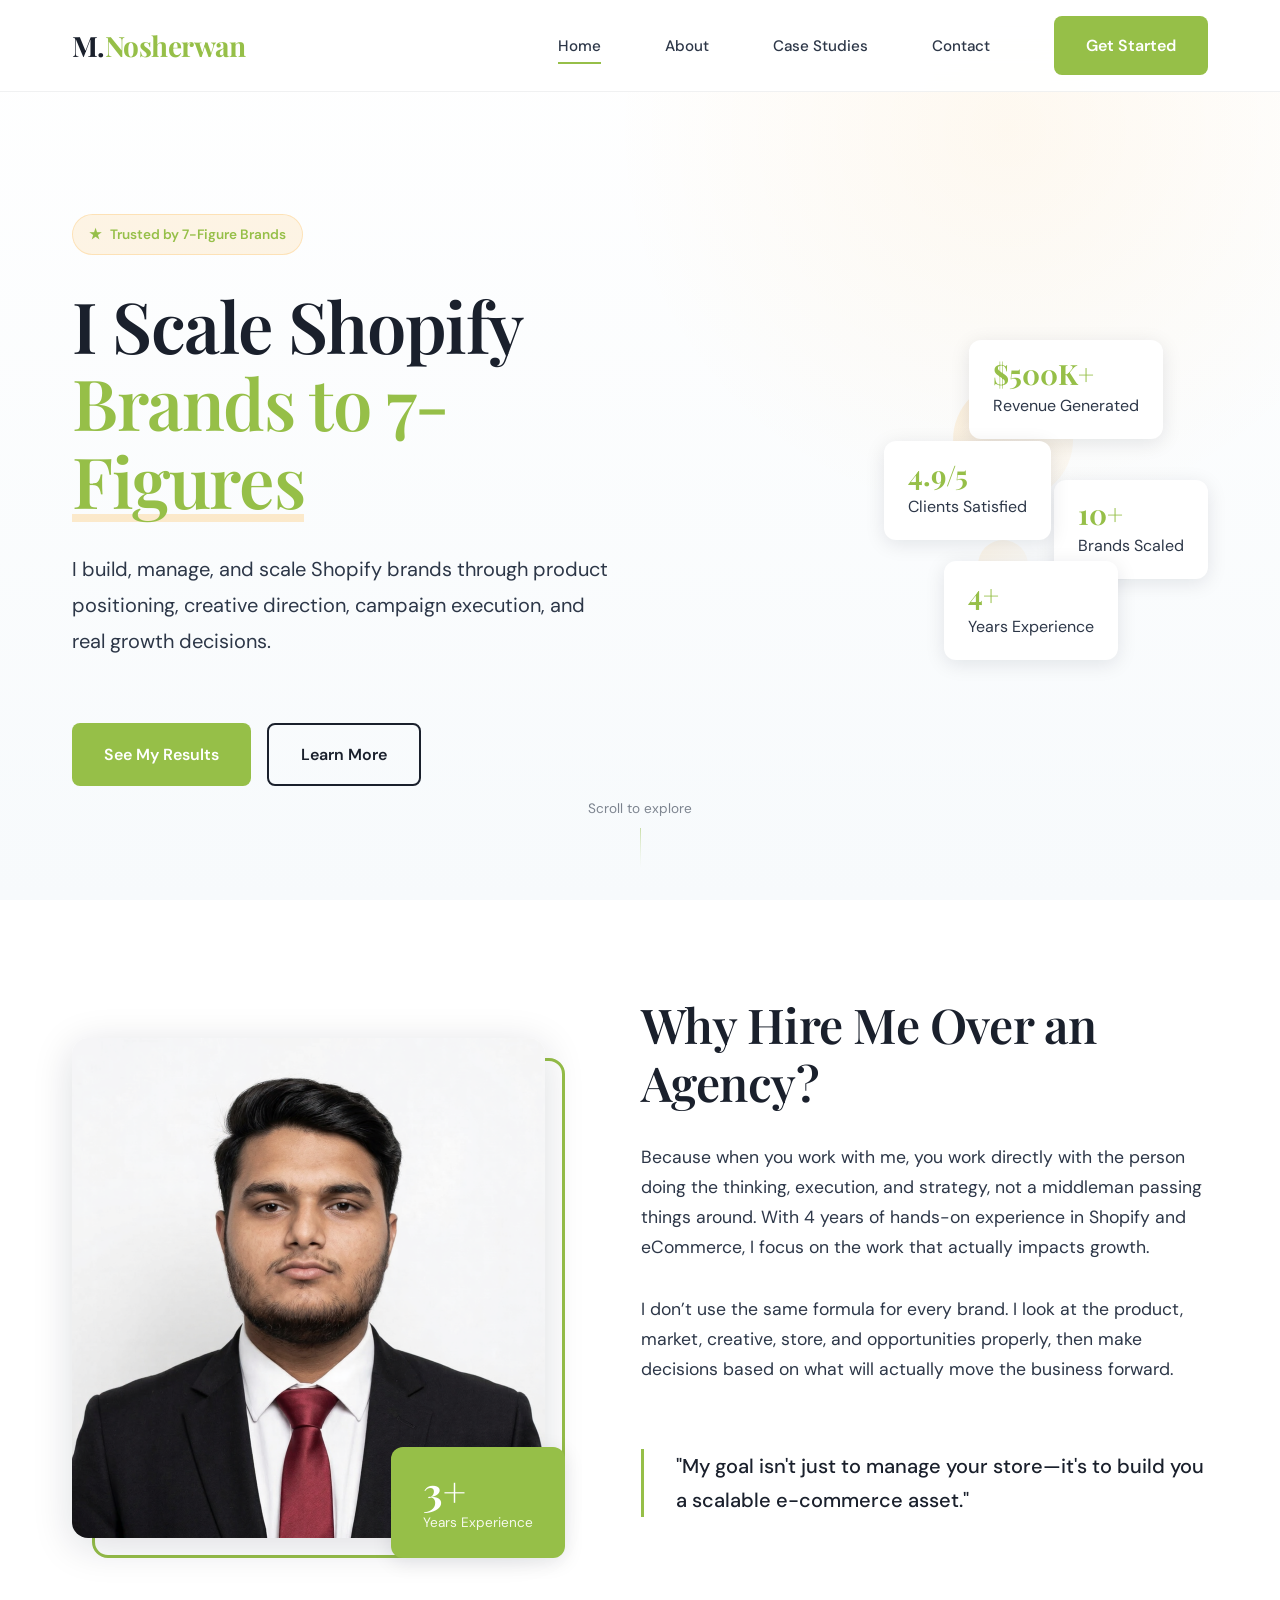
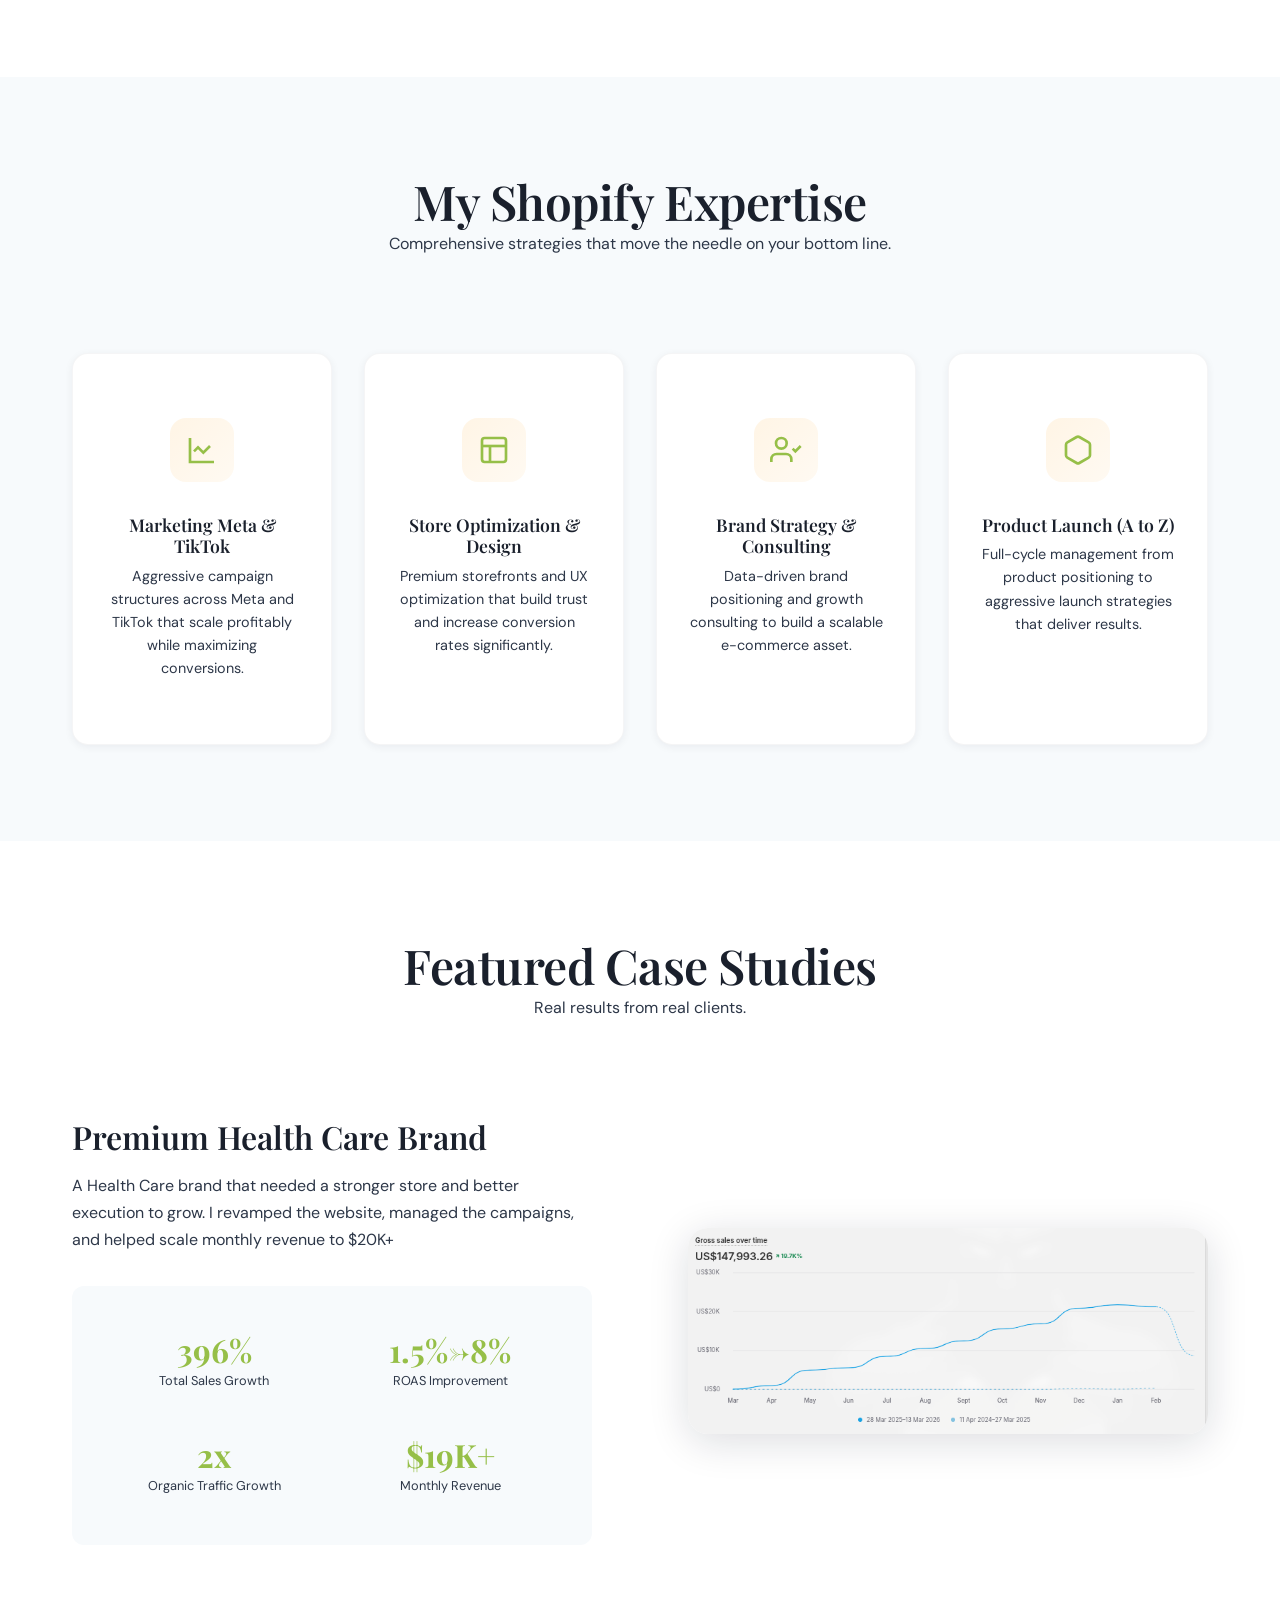
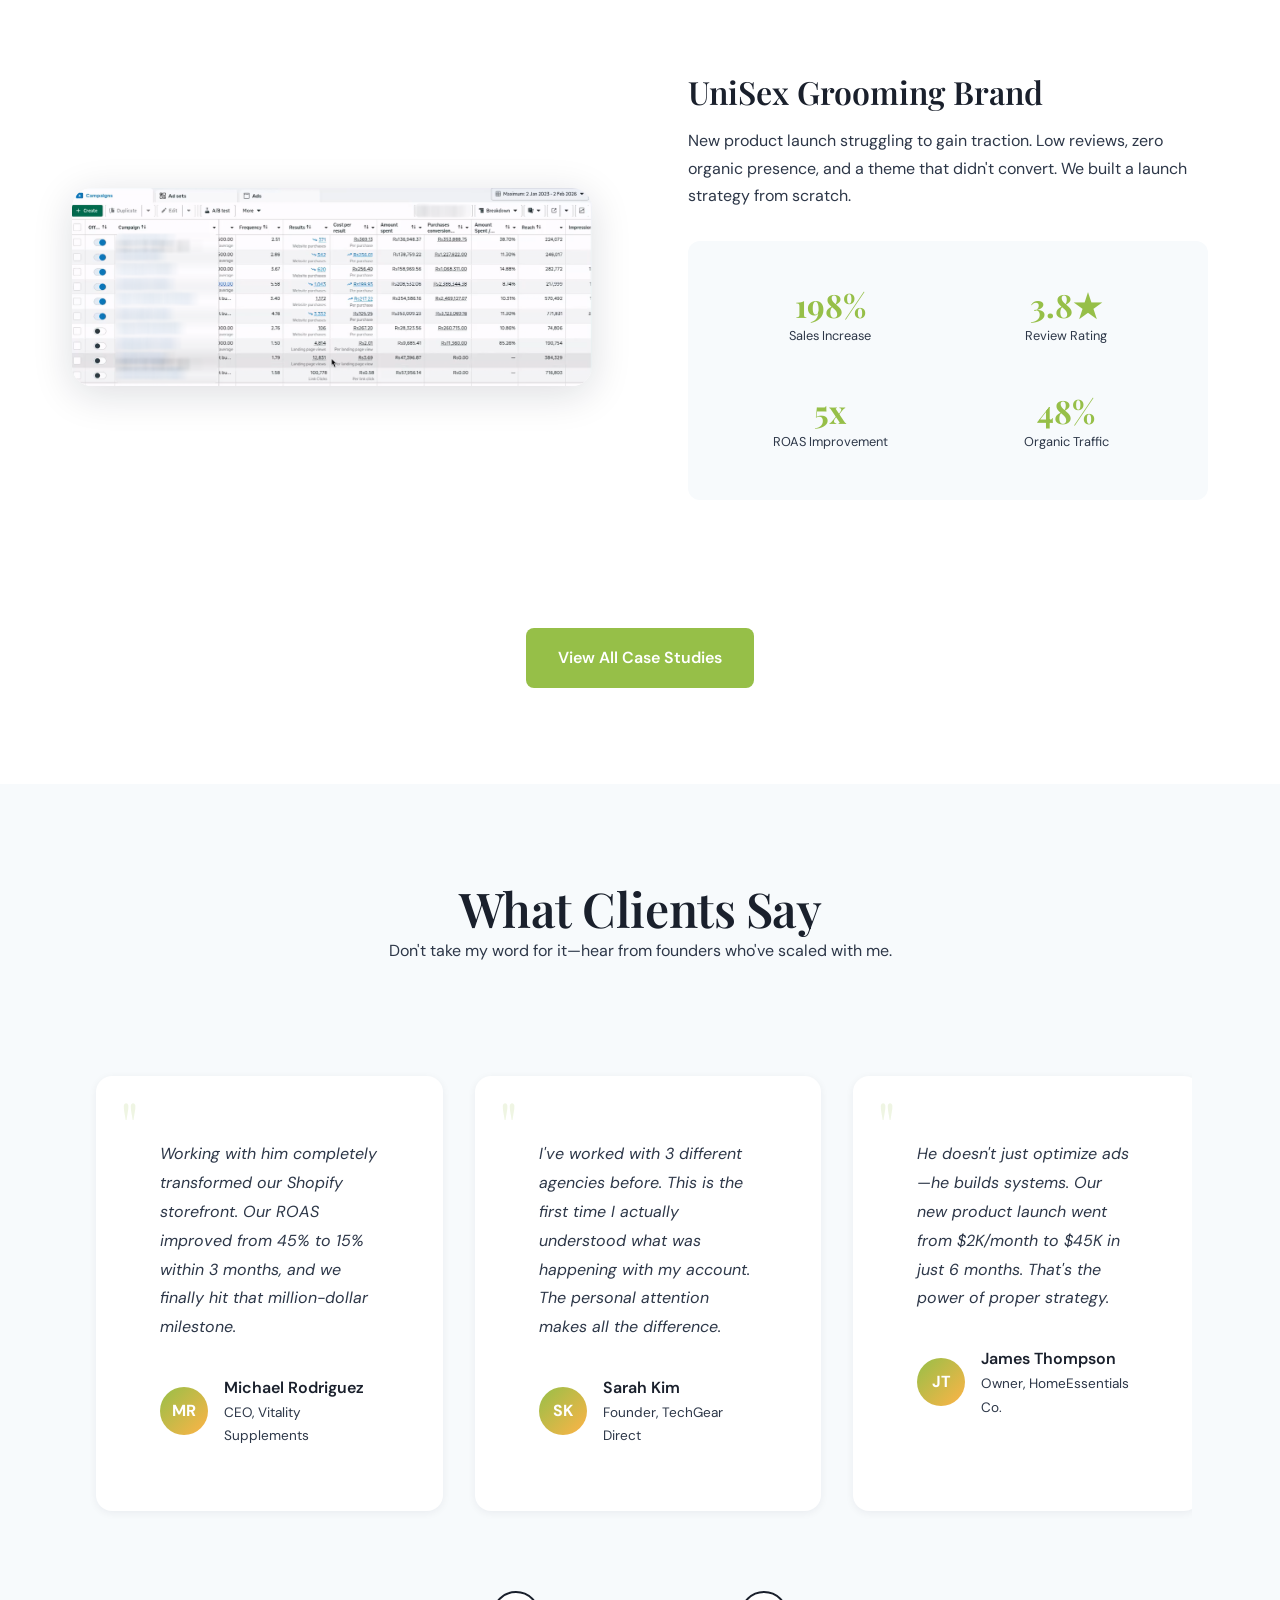
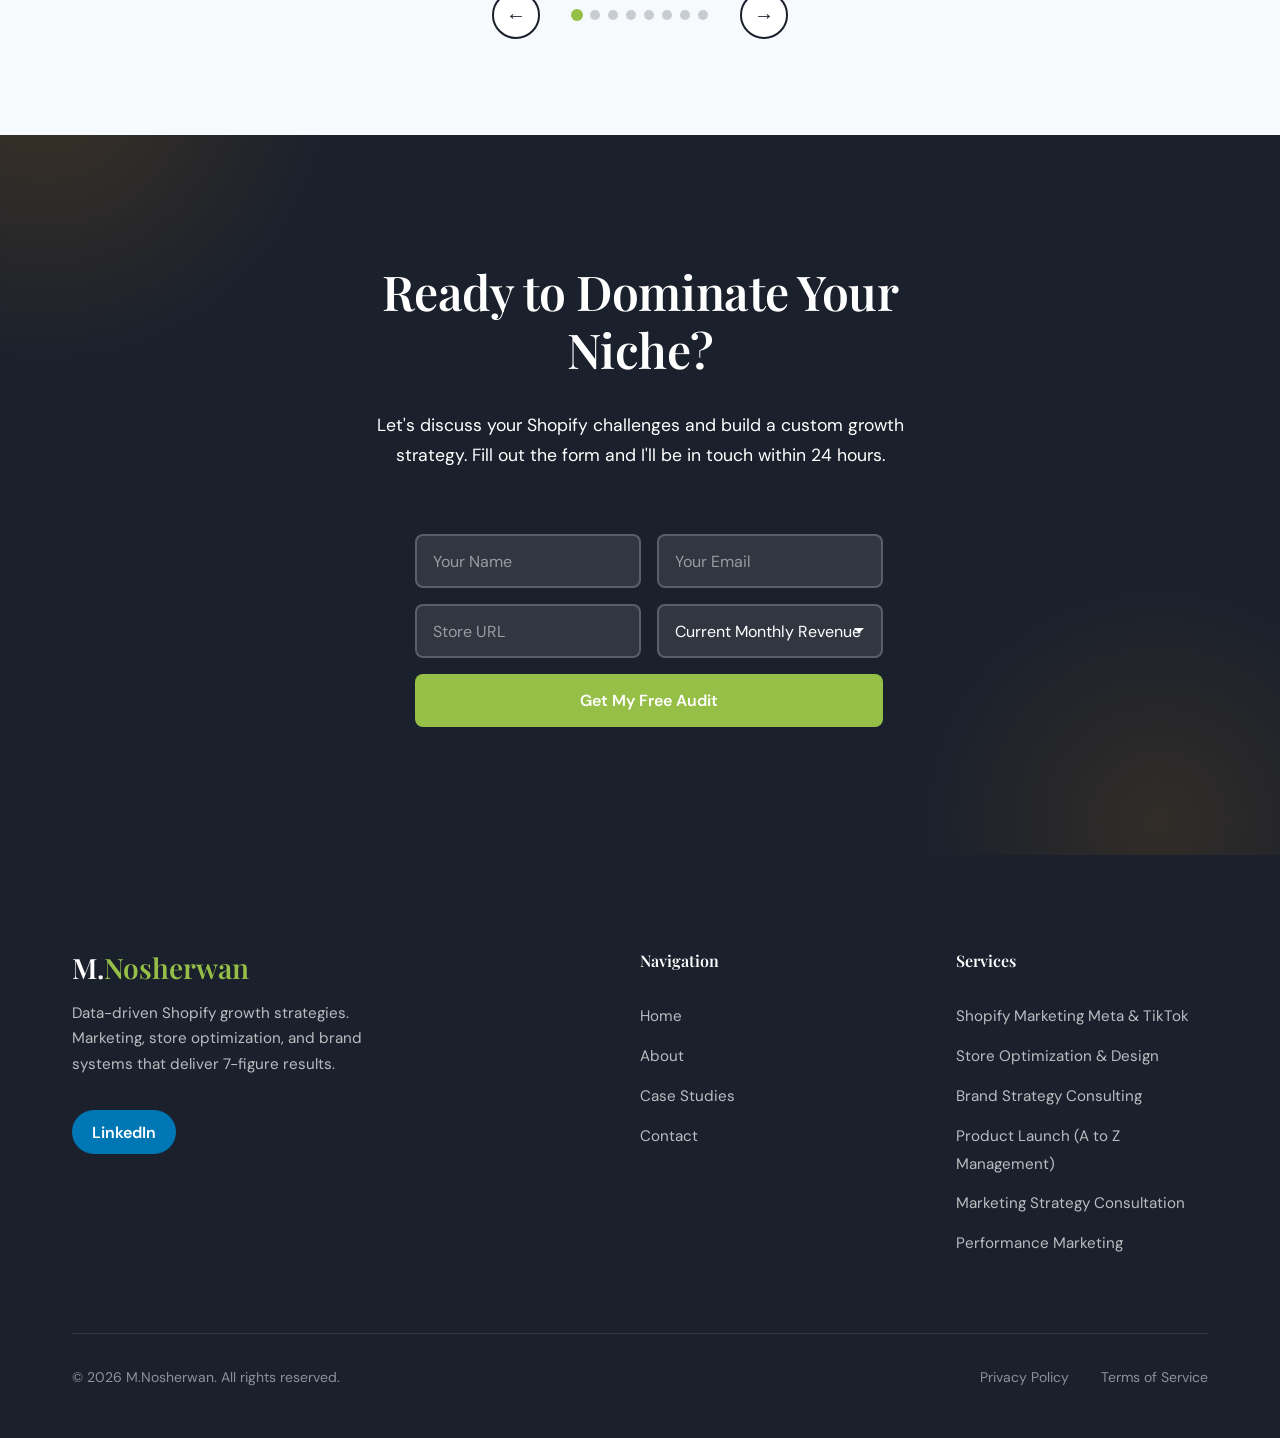
==== commit 22446d9b: "update services and terms text" ====
--- a/index.html
+++ b/index.html
@@ -3,8 +3,8 @@
 <head>
   <meta charset="UTF-8">
   <meta name="viewport" content="width=device-width, initial-scale=1.0">
-  <meta name="description" content="I scale Shopify brands to 7-figures through data-driven marketing, theme customization, and aggressive growth strategies.">
-  <title>Shopify Growth Specialist | 7-Figure Marketing & Theme Expert</title>
+  <meta name="description" content="I scale Shopify brands to 7-figures through data-driven marketing, store optimization, and aggressive growth strategies.">
+  <title>Shopify Growth Specialist | 7-Figure Marketing & Store Optimization Expert</title>
   <link rel="stylesheet" href="styles.css">
 </head>
 <body>
@@ -137,18 +137,8 @@
               <path d="M18 9l-5 5-4-4-3 3"/>
             </svg>
           </div>
-          <h4>Marketing & SEO</h4>
-          <p>Aggressive campaign structures that scale profitably. I optimize ROAS while maximizing conversions.</p>
-        </div>
-        <div class="expertise-card hidden-element hidden-element--fade">
-          <div class="expertise-card__icon">
-            <svg viewBox="0 0 24 24" fill="none" stroke="currentColor" stroke-width="2">
-              <circle cx="11" cy="11" r="8"/>
-              <path d="M21 21l-4.35-4.35"/>
-            </svg>
-          </div>
-          <h4>Conversion Rate Optimization</h4>
-          <p>Optimized product pages that turn visitors into customers. More conversions = more sales.</p>
+          <h4>Marketing Meta & TikTok</h4>
+          <p>Aggressive campaign structures across Meta and TikTok that scale profitably while maximizing conversions.</p>
         </div>
         <div class="expertise-card hidden-element hidden-element--fade">
           <div class="expertise-card__icon">
@@ -158,8 +148,19 @@
               <path d="M9 21V9"/>
             </svg>
           </div>
-          <h4>Theme Customization</h4>
-          <p>Premium brand storefronts that build trust and increase conversion rates by 10-30%.</p>
+          <h4>Store Optimization & Design</h4>
+          <p>Premium storefronts and UX optimization that build trust and increase conversion rates significantly.</p>
+        </div>
+        <div class="expertise-card hidden-element hidden-element--fade">
+          <div class="expertise-card__icon">
+            <svg viewBox="0 0 24 24" fill="none" stroke="currentColor" stroke-width="2">
+              <path d="M16 21v-2a4 4 0 0 0-4-4H5a4 4 0 0 0-4 4v2"/>
+              <circle cx="8.5" cy="7" r="4"/>
+              <polyline points="17 11 19 13 23 9"/>
+            </svg>
+          </div>
+          <h4>Brand Strategy & Consulting</h4>
+          <p>Data-driven brand positioning and growth consulting to build a scalable e-commerce asset.</p>
         </div>
         <div class="expertise-card hidden-element hidden-element--fade">
           <div class="expertise-card__icon">
@@ -167,8 +168,8 @@
               <path d="M21 16V8a2 2 0 0 0-1-1.73l-7-4a2 2 0 0 0-2 0l-7 4A2 2 0 0 0 3 8v8a2 2 0 0 0 1 1.73l7 4a2 2 0 0 0 2 0l7-4A2 2 0 0 0 21 16z"/>
             </svg>
           </div>
-          <h4>App Integration</h4>
-          <p>Strategies for email, subscriptions, and loyalty apps that prevent churn and increase LTV.</p>
+          <h4>Product Launch (A to Z)</h4>
+          <p>Full-cycle management from product positioning to aggressive launch strategies that deliver results.</p>
         </div>
       </div>
     </div>
@@ -387,7 +388,7 @@
       <div class="footer__grid">
         <div class="footer__brand">
           <h3>M.<span>Nosherwan</span></h3>
-          <p>Data-driven Shopify growth strategies. Marketing, theme optimization, and conversion systems that deliver 7-figure results.</p>
+          <p>Data-driven Shopify growth strategies. Marketing, store optimization, and brand systems that deliver 7-figure results.</p>
           <div class="footer__social">
             <a href="https://www.linkedin.com/in/m-nosherwan-861ab5247/" class="btn-linkedin" aria-label="LinkedIn">LinkedIn</a>
           </div>
@@ -404,12 +405,12 @@
         <div class="footer__column collapsed">
           <h4 class="footer__title">Services</h4>
           <ul class="footer__links">
-            <li><a href="contact.html">Shopify Marketing</a></li>
-            <li><a href="contact.html">Conversion Rate Optimization</a></li>
-            <li><a href="contact.html">Theme Customization</a></li>
+            <li><a href="contact.html">Shopify Marketing Meta & TikTok</a></li>
+            <li><a href="contact.html">Store Optimization & Design</a></li>
             <li><a href="contact.html">Brand Strategy Consulting</a></li>
-            <li><a href="contact.html">App Integration</a></li>
-            <li><a href="contact.html">Store Health Audit</a></li>
+            <li><a href="contact.html">Product Launch (A to Z Management)</a></li>
+            <li><a href="contact.html">Marketing Strategy Consultation</a></li>
+            <li><a href="contact.html">Performance Marketing</a></li>
           </ul>
         </div>
       </div>
--- a/styles.css
+++ b/styles.css
@@ -1635,7 +1635,8 @@
 
 .case-card__metrics {
   display: flex;
-  gap: var(--space-md);
+  flex-wrap: wrap;
+  gap: var(--space-sm);
   padding-top: var(--space-sm);
   border-top: 1px solid rgba(11, 19, 43, 0.08);
 }
@@ -2310,4 +2311,63 @@
   .case-study__metric {
     padding: 0.5rem;
   }
-}
+  
+  .case-card__metrics {
+    gap: 0.75rem;
+  }
+  
+  .case-card__metric {
+    flex: 1 1 calc(50% - 0.5rem);
+    min-width: 120px;
+  }
+}
+
+/* Legal Page Styles */
+.legal-body .page-header {
+  padding: calc(80px + var(--space-md)) 0 var(--space-sm);
+  background: var(--bg-secondary);
+}
+
+.legal-body .page-header h1 {
+  font-size: 16px;
+  font-family: var(--font-body);
+  font-weight: 700;
+  margin-bottom: 0.5rem;
+}
+
+.legal-body .page-header p {
+  font-size: 13px;
+  max-width: 600px;
+  margin: 0 auto;
+}
+
+.legal-page {
+  padding: var(--space-md) 0 var(--space-xl);
+  background: var(--bg-primary);
+}
+
+.legal-page__content {
+  max-width: 800px;
+  margin: 0 auto;
+}
+
+.legal-page__content h2 {
+  font-size: 16px;
+  margin-top: var(--space-lg);
+  margin-bottom: var(--space-sm);
+  font-family: var(--font-body);
+  font-weight: 700;
+}
+
+.legal-page__content p,
+.legal-page__content li {
+  font-size: 13px;
+  line-height: 1.6;
+  color: var(--text-secondary);
+  margin-bottom: 1rem;
+}
+
+.legal-page__content ul {
+  margin-bottom: 1rem;
+  padding-left: 1.5rem;
+}
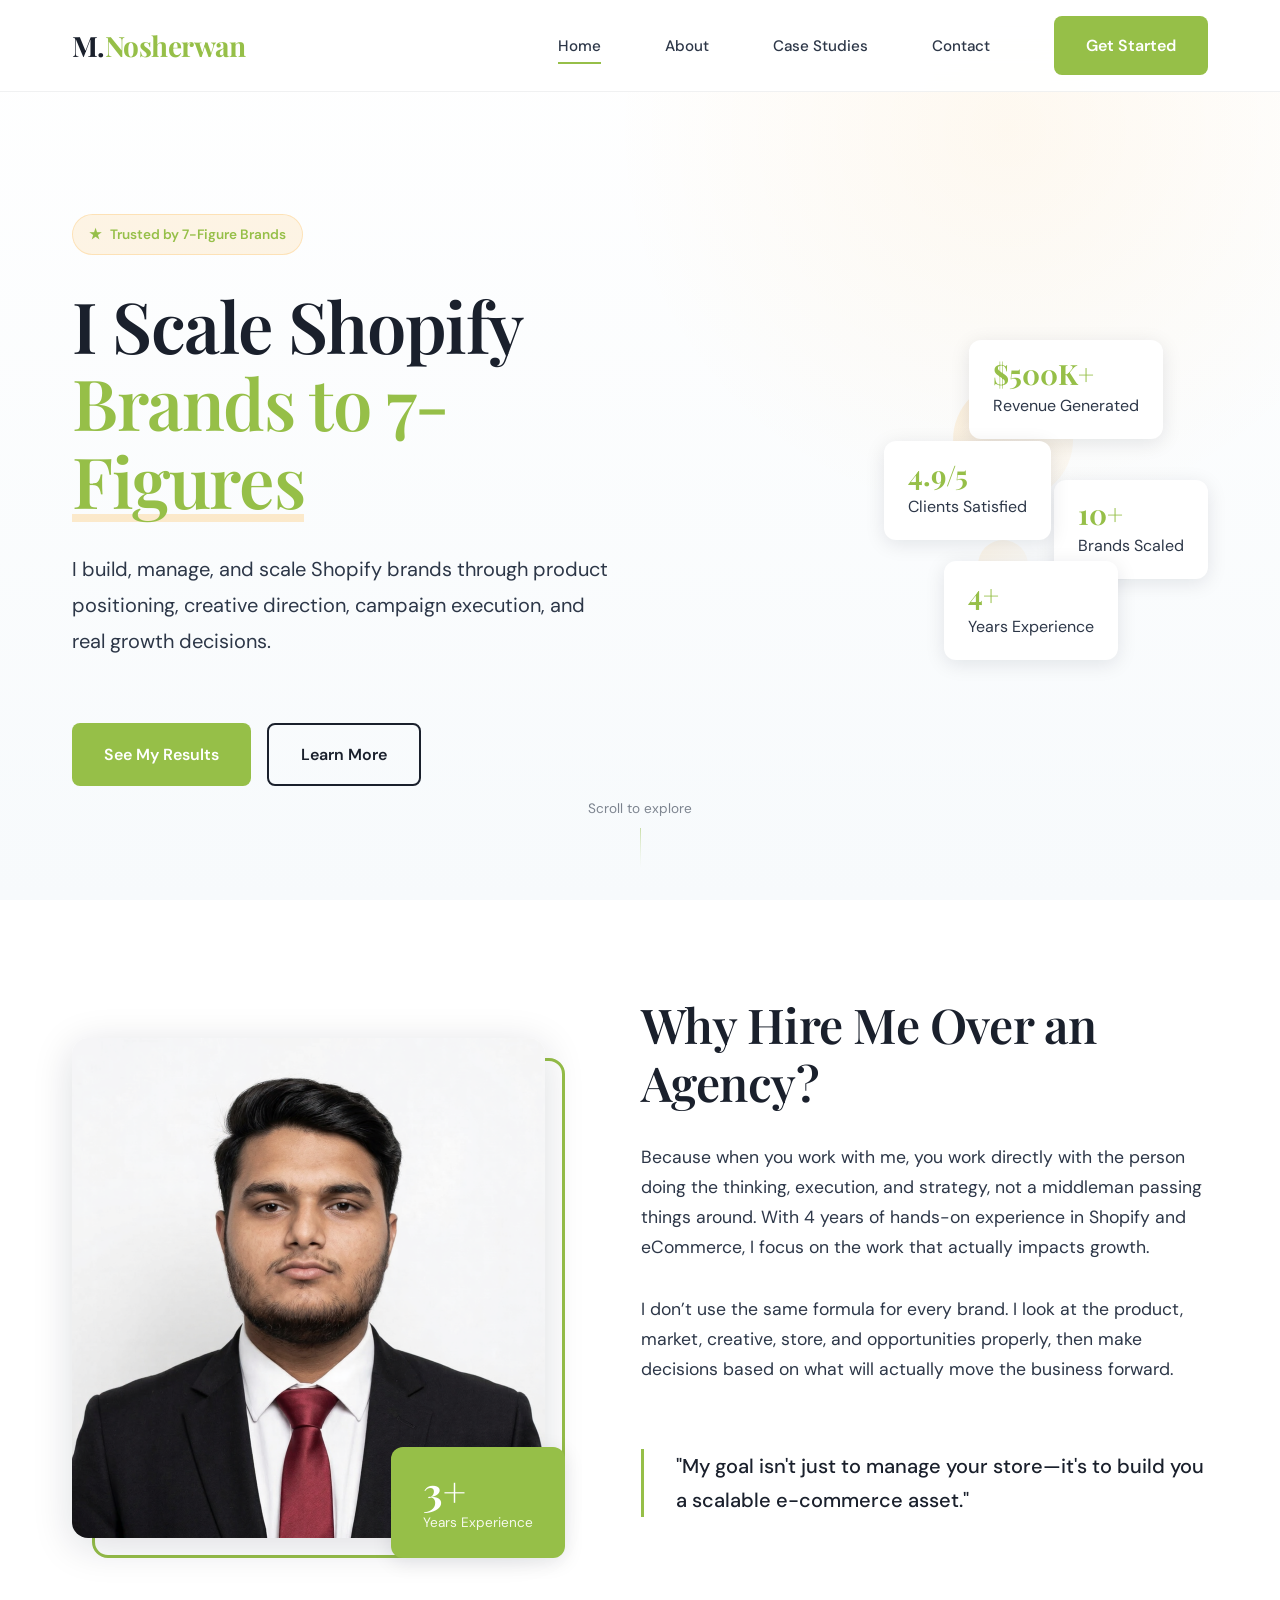
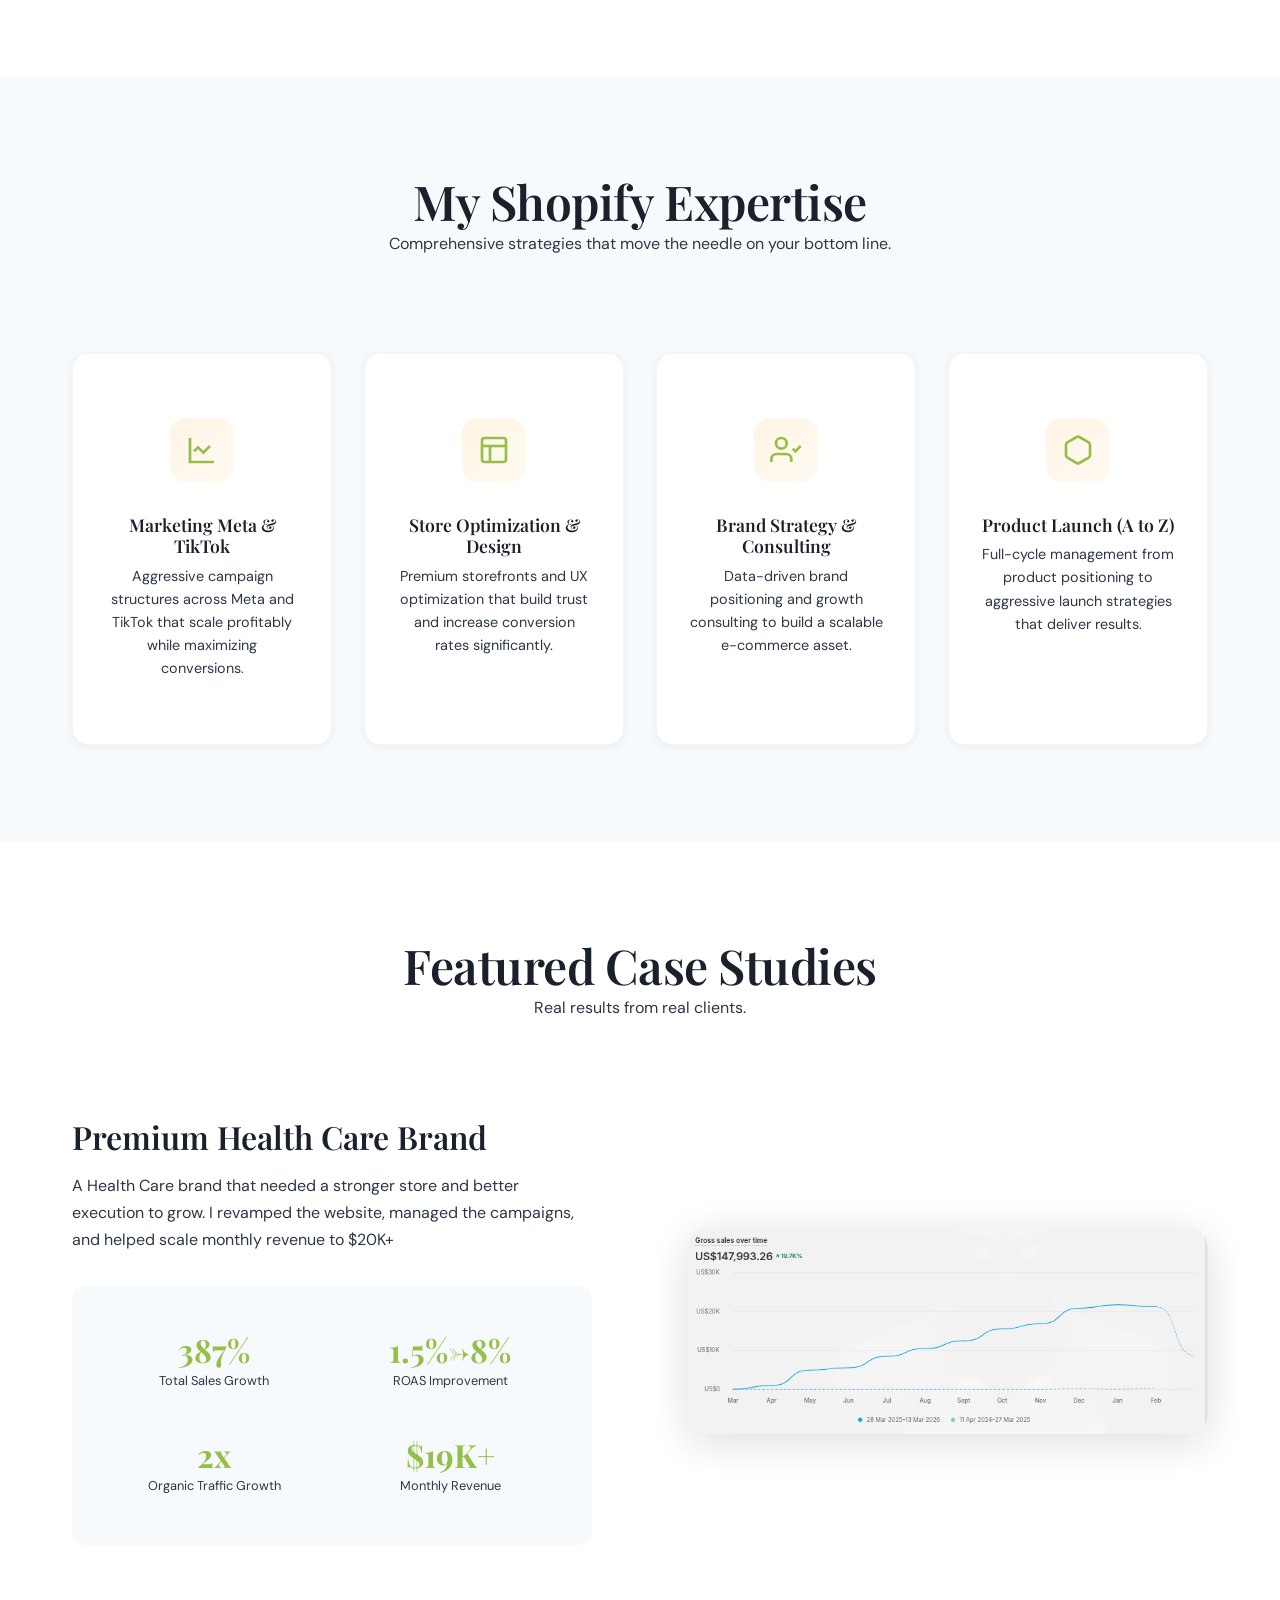
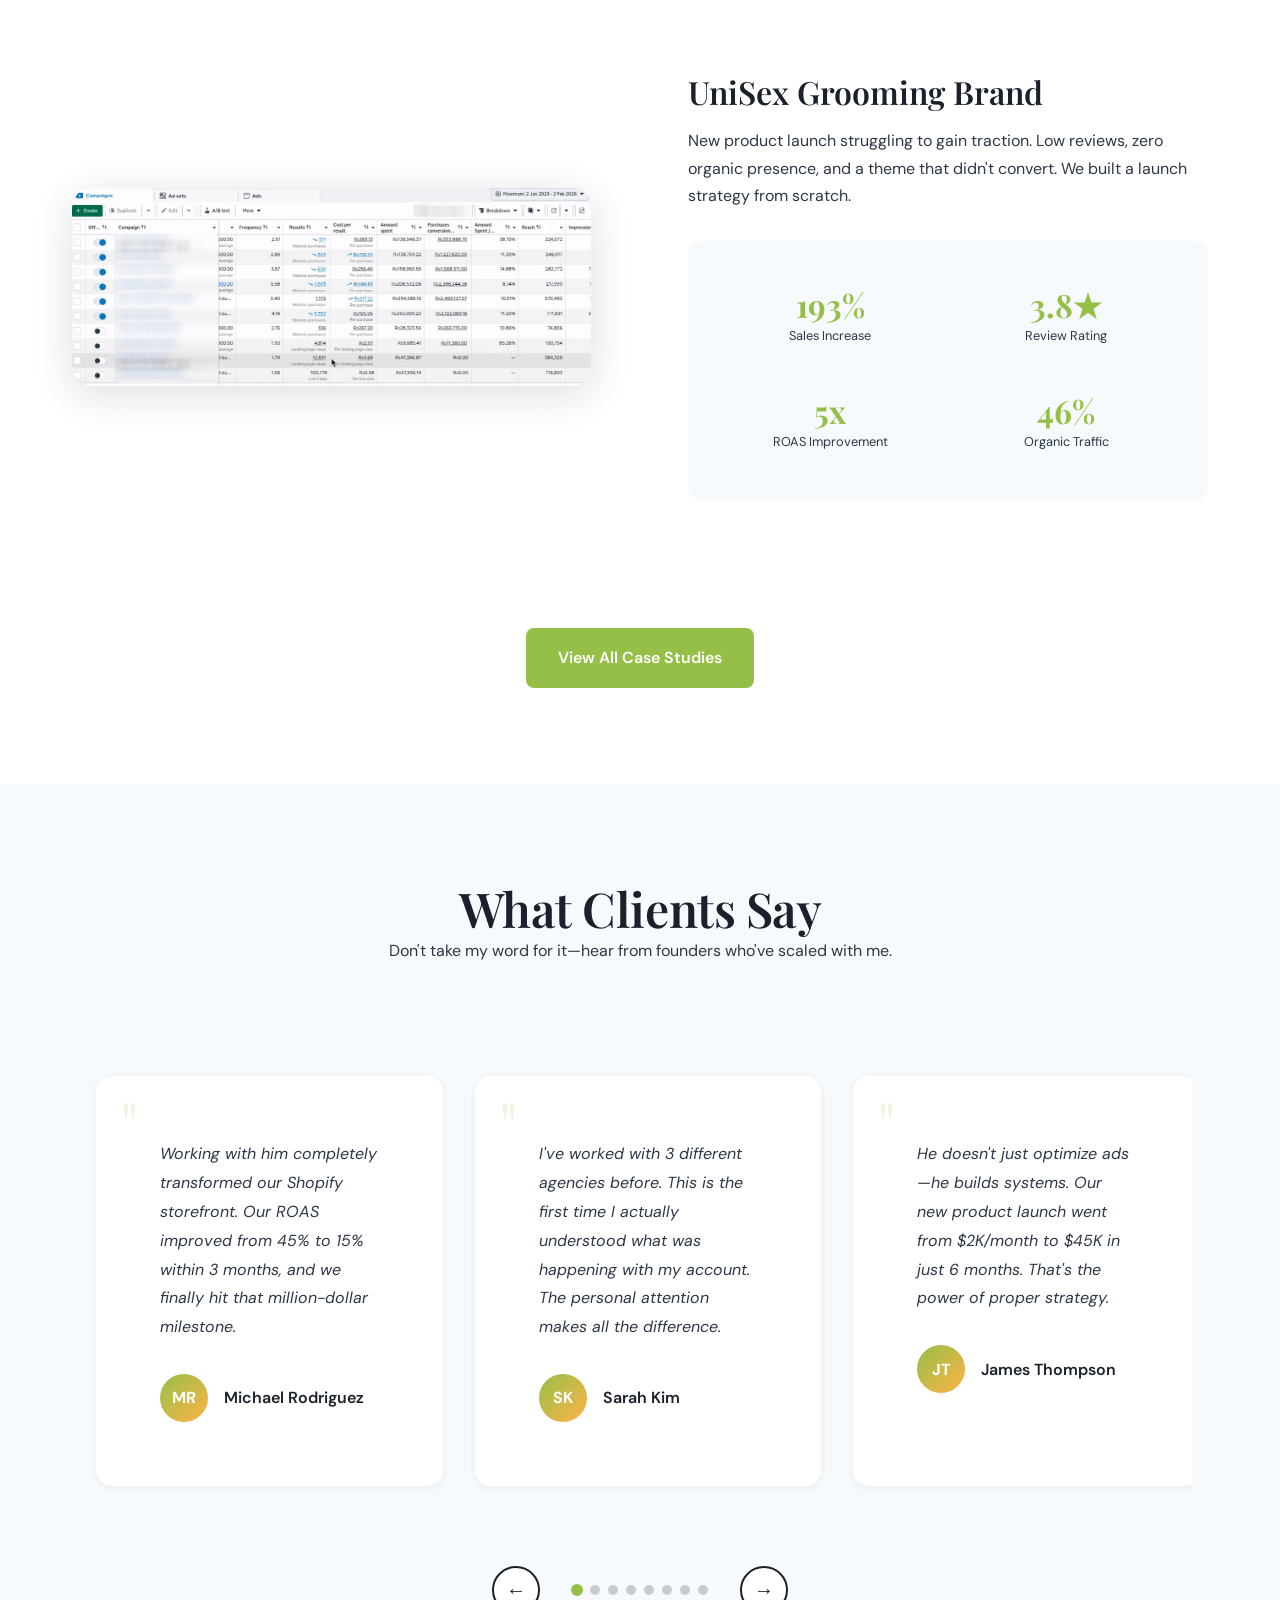
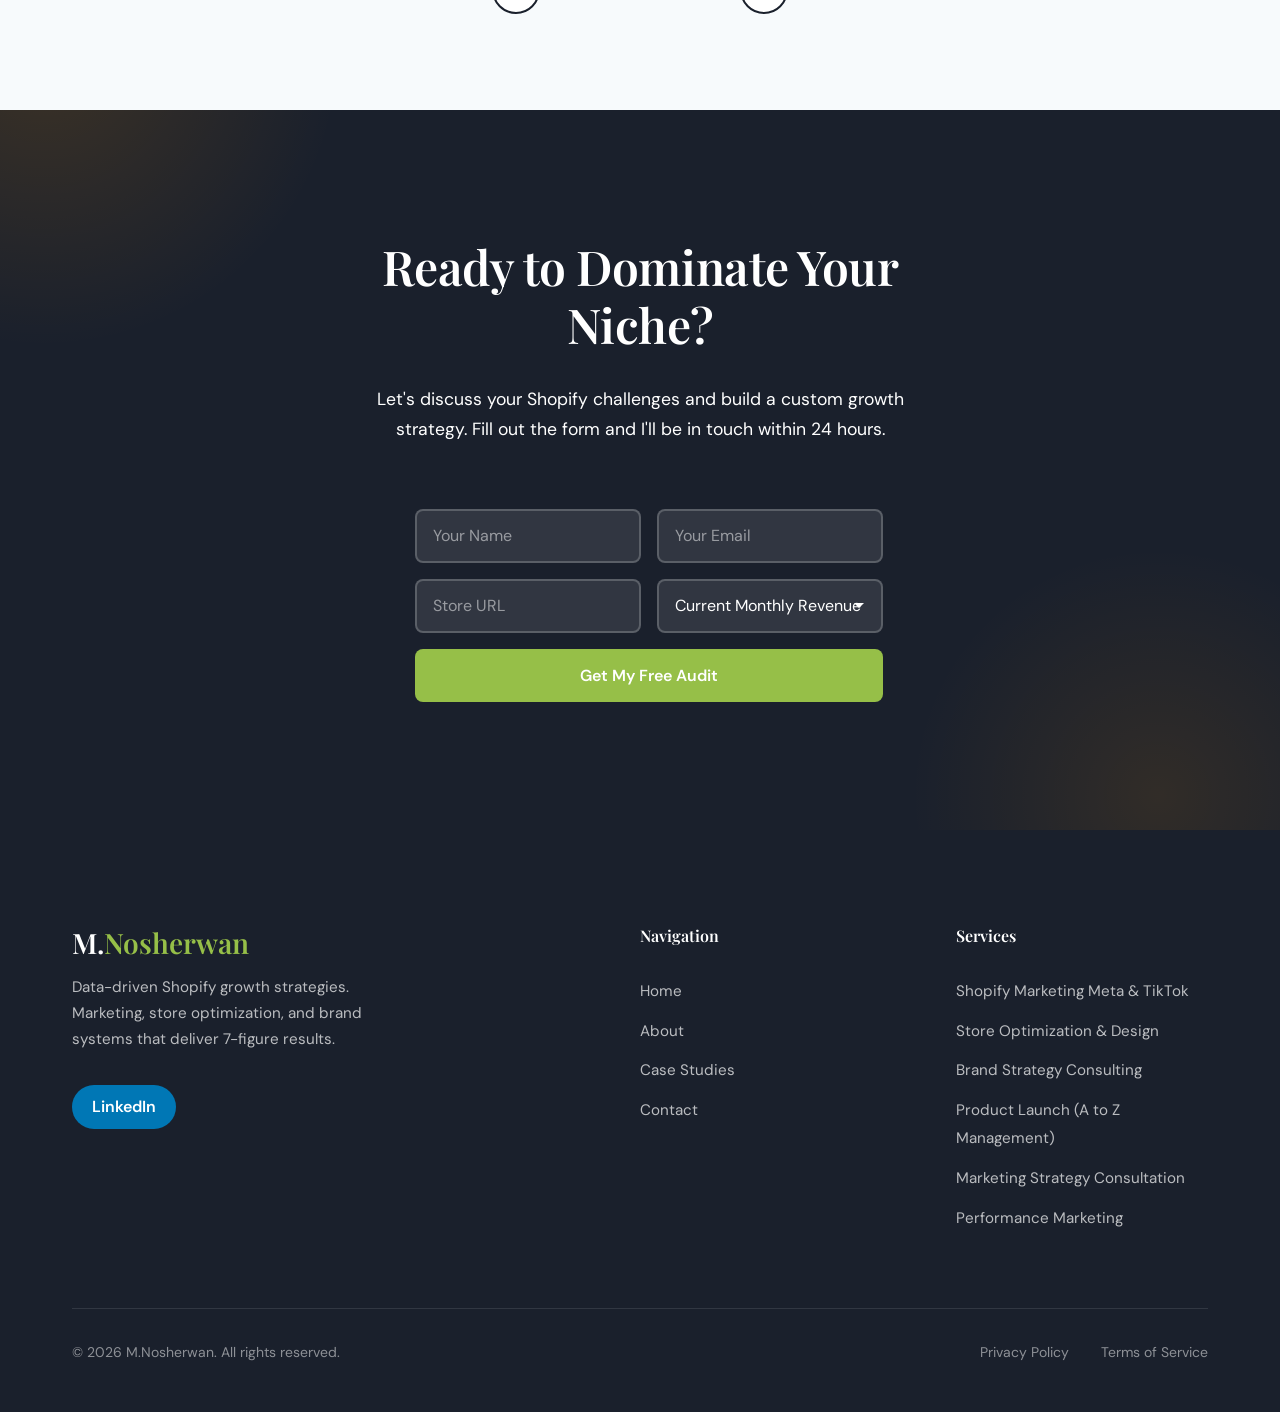
==== commit 2299edc8: "update testimonials name and disable animation on mobile" ====
--- a/index.html
+++ b/index.html
@@ -267,7 +267,6 @@
               <div class="testimonial__avatar">MR</div>
               <div class="testimonial__info">
                 <div class="testimonial__name">Michael Rodriguez</div>
-                <div class="testimonial__role">CEO, Vitality Supplements</div>
               </div>
             </div>
           </div>
@@ -278,7 +277,6 @@
               <div class="testimonial__avatar">SK</div>
               <div class="testimonial__info">
                 <div class="testimonial__name">Sarah Kim</div>
-                <div class="testimonial__role">Founder, TechGear Direct</div>
               </div>
             </div>
           </div>
@@ -289,7 +287,6 @@
               <div class="testimonial__avatar">JT</div>
               <div class="testimonial__info">
                 <div class="testimonial__name">James Thompson</div>
-                <div class="testimonial__role">Owner, HomeEssentials Co.</div>
               </div>
             </div>
           </div>
@@ -300,7 +297,6 @@
               <div class="testimonial__avatar">LW</div>
               <div class="testimonial__info">
                 <div class="testimonial__name">Lisa Wang</div>
-                <div class="testimonial__role">CEO, GlowBeauty Cosmetics</div>
               </div>
             </div>
           </div>
@@ -311,7 +307,6 @@
               <div class="testimonial__avatar">DP</div>
               <div class="testimonial__info">
                 <div class="testimonial__name">David Park</div>
-                <div class="testimonial__role">Founder, ProFit Athletics</div>
               </div>
             </div>
           </div>
@@ -322,7 +317,6 @@
               <div class="testimonial__avatar">AM</div>
               <div class="testimonial__info">
                 <div class="testimonial__name">Amanda Martinez</div>
-                <div class="testimonial__role">Director, PetLife Essentials</div>
               </div>
             </div>
           </div>
@@ -333,7 +327,6 @@
               <div class="testimonial__avatar">RC</div>
               <div class="testimonial__info">
                 <div class="testimonial__name">Robert Chen</div>
-                <div class="testimonial__role">Founder, Artisan Home Goods</div>
               </div>
             </div>
           </div>
@@ -344,7 +337,6 @@
               <div class="testimonial__avatar">JN</div>
               <div class="testimonial__info">
                 <div class="testimonial__name">Jennifer Nguyen</div>
-                <div class="testimonial__role">CEO, NaturalLeaf Organics</div>
               </div>
             </div>
           </div>
--- a/styles.css
+++ b/styles.css
@@ -1028,11 +1028,6 @@
   color: var(--text-primary);
 }
 
-.testimonial__role {
-  font-size: 0.85rem;
-  color: var(--text-secondary);
-}
-
 /* Testimonial Carousel */
 .testimonial-carousel {
   position: relative;
@@ -1954,6 +1949,24 @@
     margin-top: 1.5rem;
   }
   
+  /* Disable image animations on mobile */
+  .about__image.hidden-element,
+  .case-study.hidden-element,
+  .case-card.hidden-element,
+  .case-study__image,
+  .case-card__image {
+    opacity: 1 !important;
+    transform: none !important;
+    transition: none !important;
+    animation: none !important;
+  }
+
+  .case-study:hover .case-study__image img,
+  .case-card:hover .case-card__image img,
+  .about__image-wrapper:hover img {
+    transform: none !important;
+  }
+
   /* Hero Section */
   .hero {
     min-height: auto;
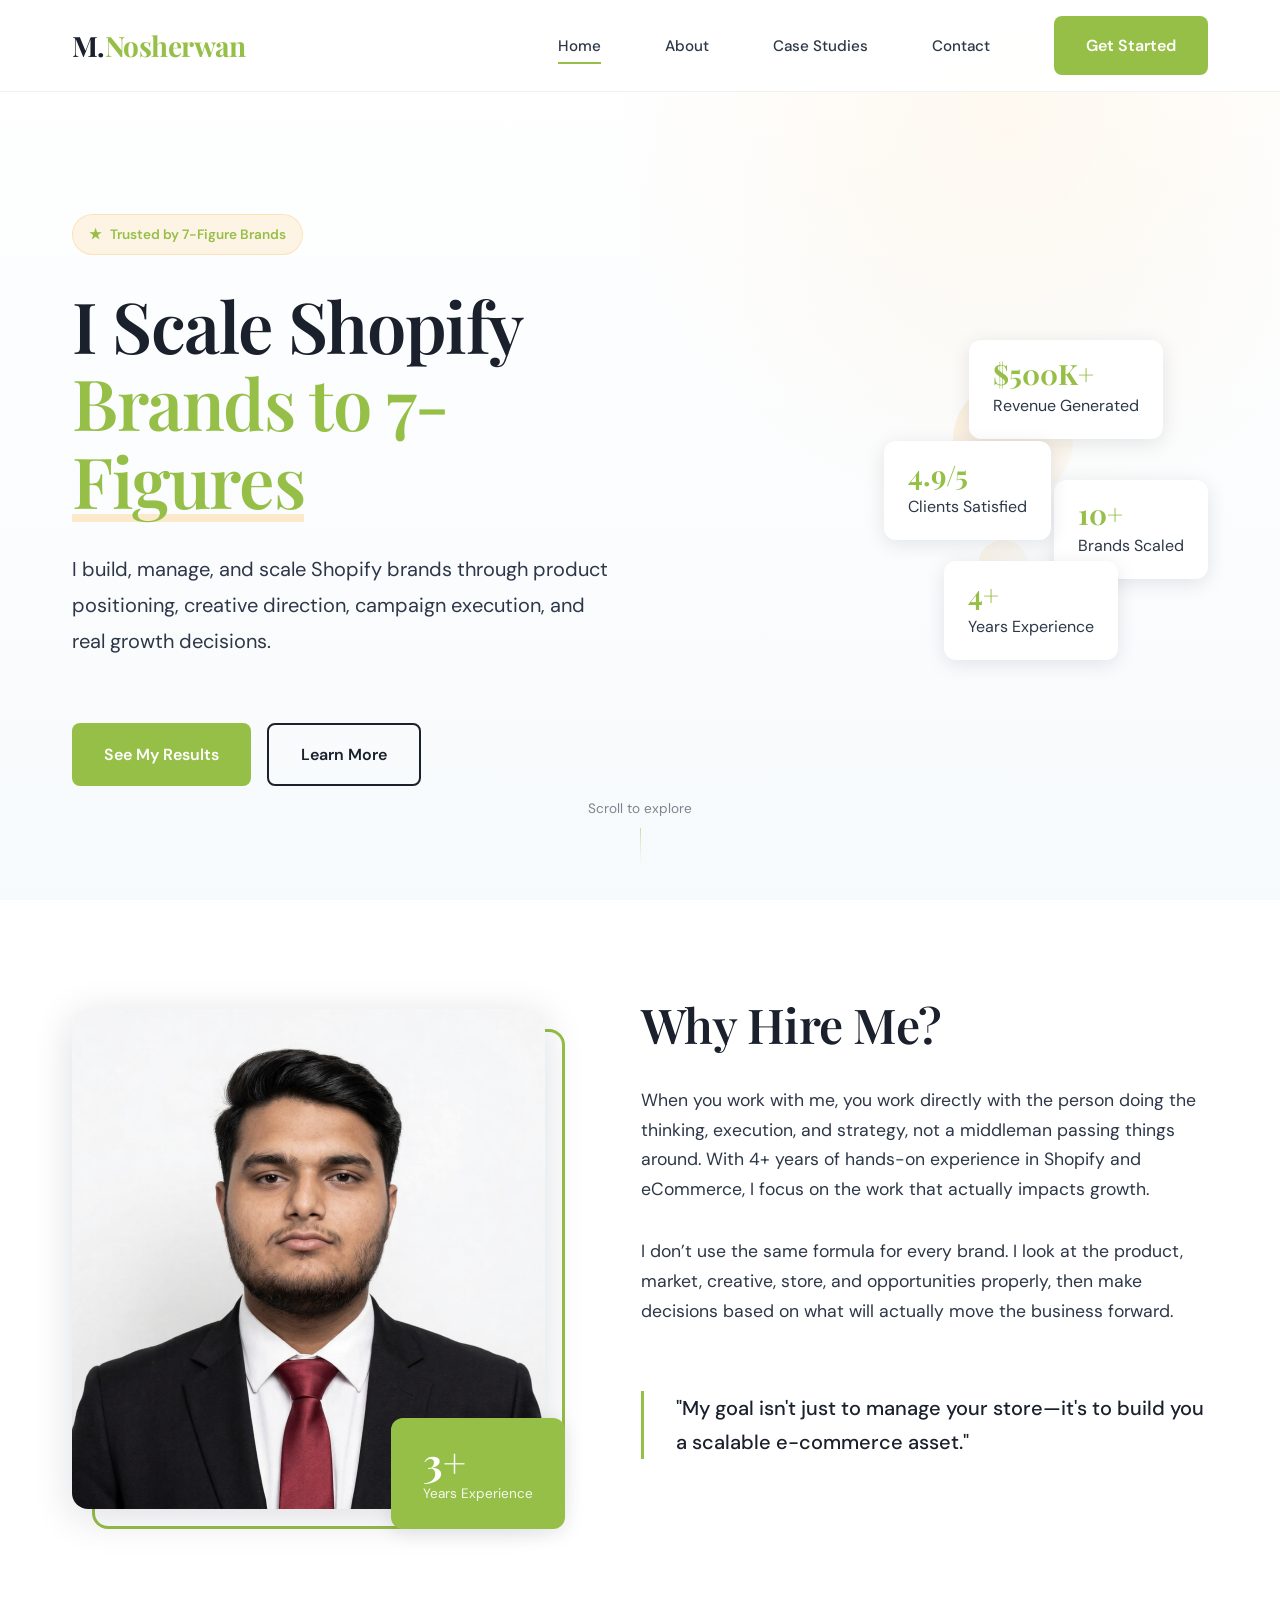
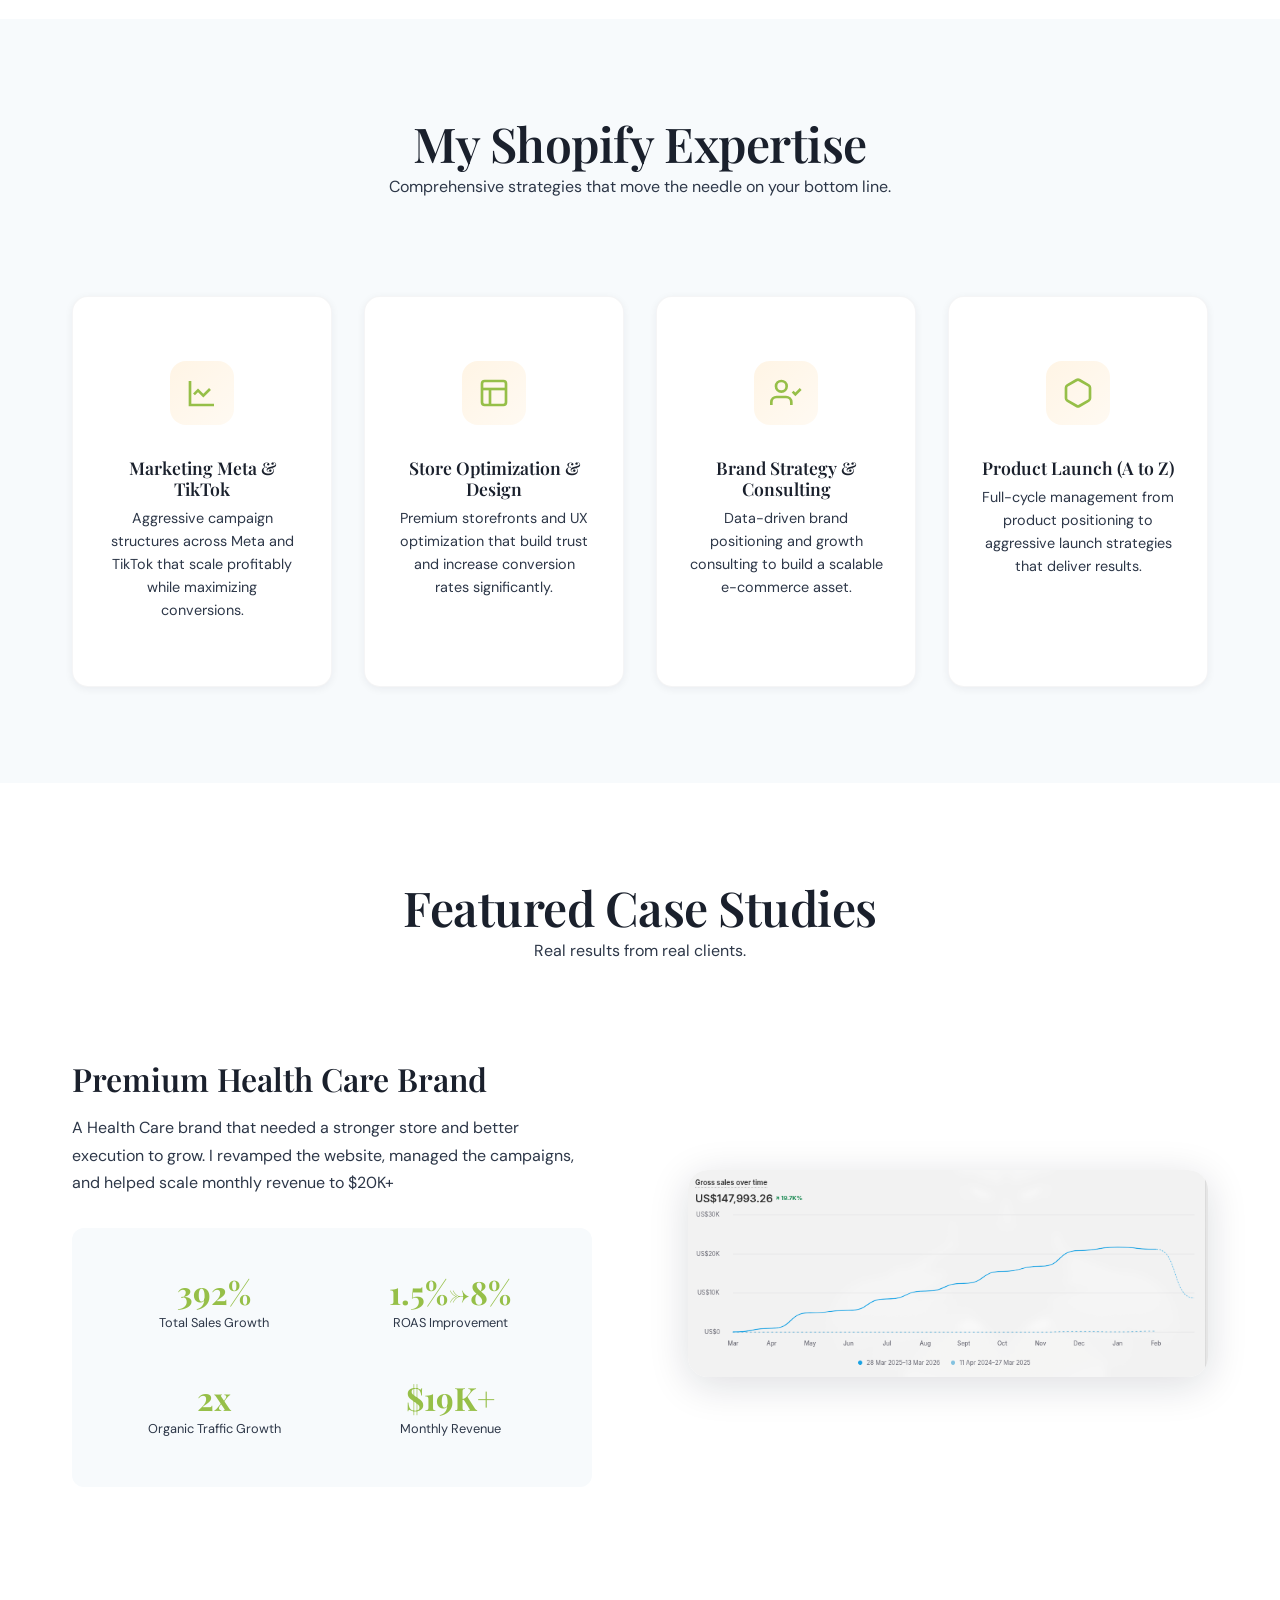
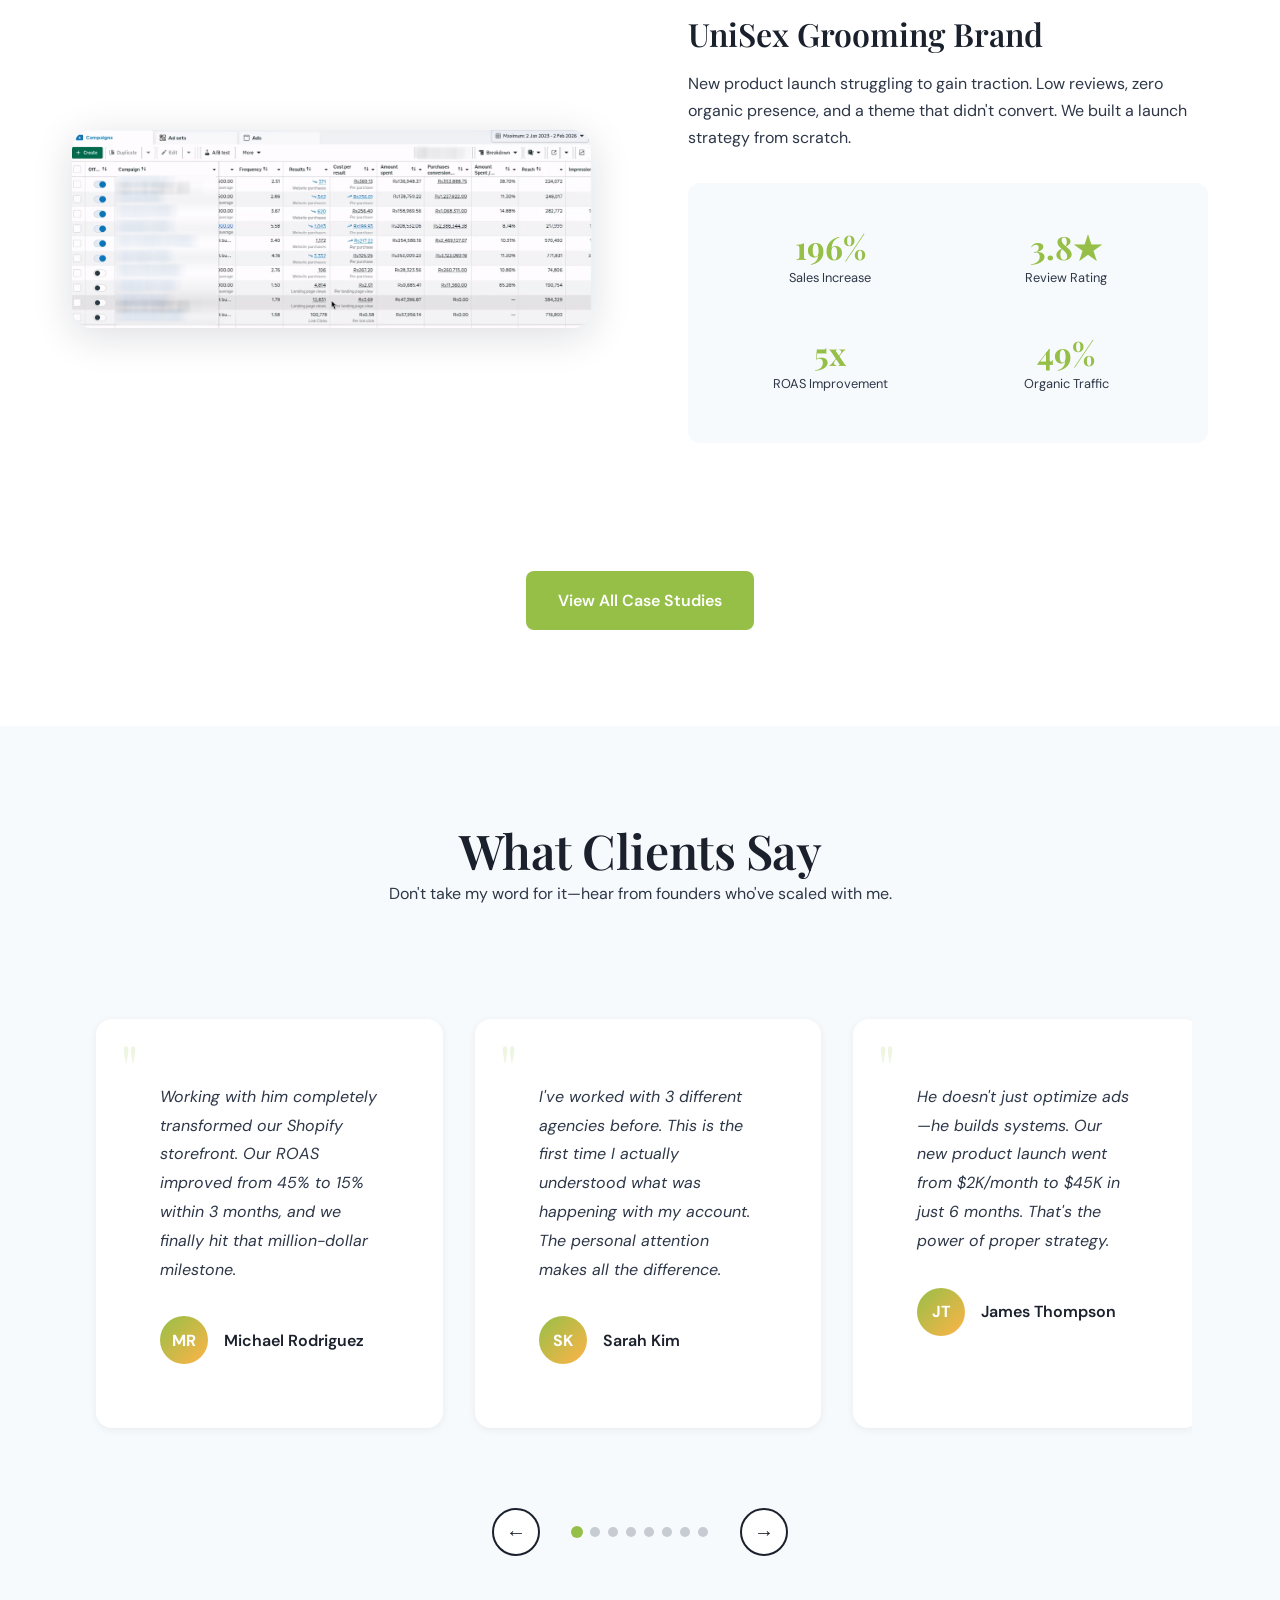
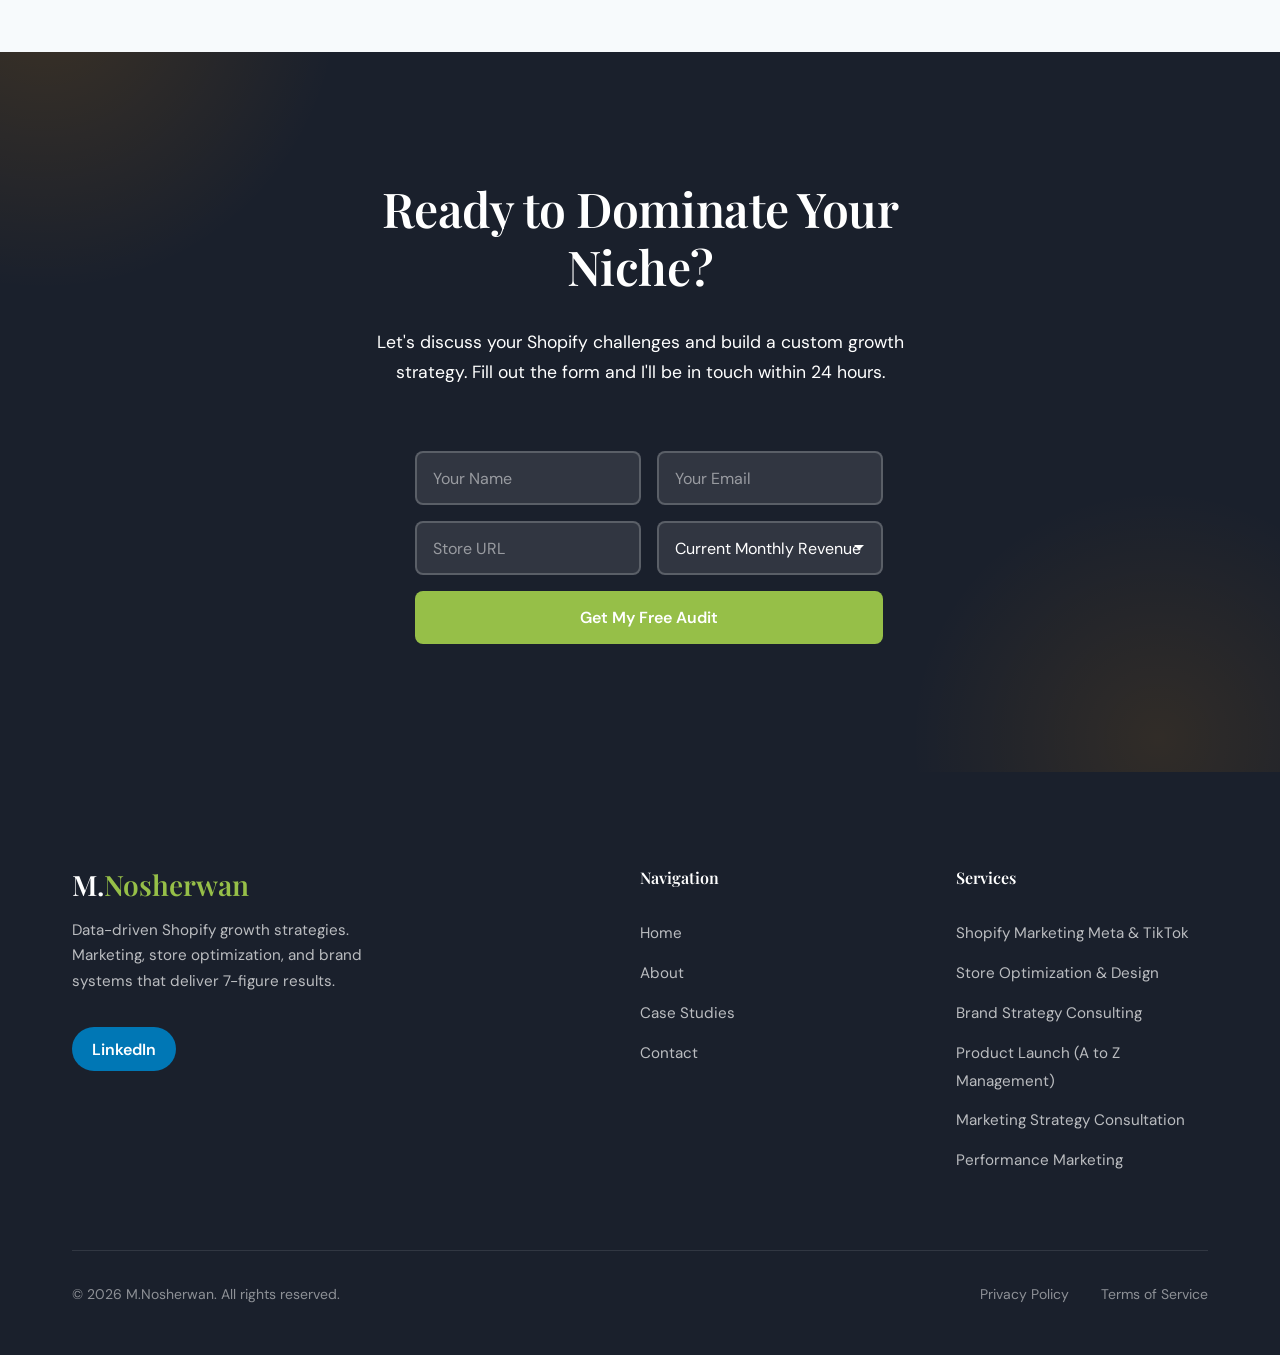
==== commit 823a191c: "update about us section" ====
--- a/index.html
+++ b/index.html
@@ -110,8 +110,8 @@
           </div>
         </div>
         <div class="about__content">
-          <h2 class="hidden-element">Why Hire Me Over an Agency?</h2>
-          <p class="hidden-element hidden-element--fade">Because when you work with me, you work directly with the person doing the thinking, execution, and strategy, not a middleman passing things around. With 4 years of hands-on experience in Shopify and eCommerce, I focus on the work that actually impacts growth.
+          <h2 class="hidden-element">Why Hire Me?</h2>
+          <p class="hidden-element hidden-element--fade">When you work with me, you work directly with the person doing the thinking, execution, and strategy, not a middleman passing things around. With 4+ years of hands-on experience in Shopify and eCommerce, I focus on the work that actually impacts growth.
           <p class="hidden-element hidden-element--fade">I don’t use the same formula for every brand. I look at the product, market, creative, store, and opportunities properly, then make decisions based on what will actually move the business forward.</p>
 </p>
           <div class="highlight-text hidden-element hidden-element--fade">
